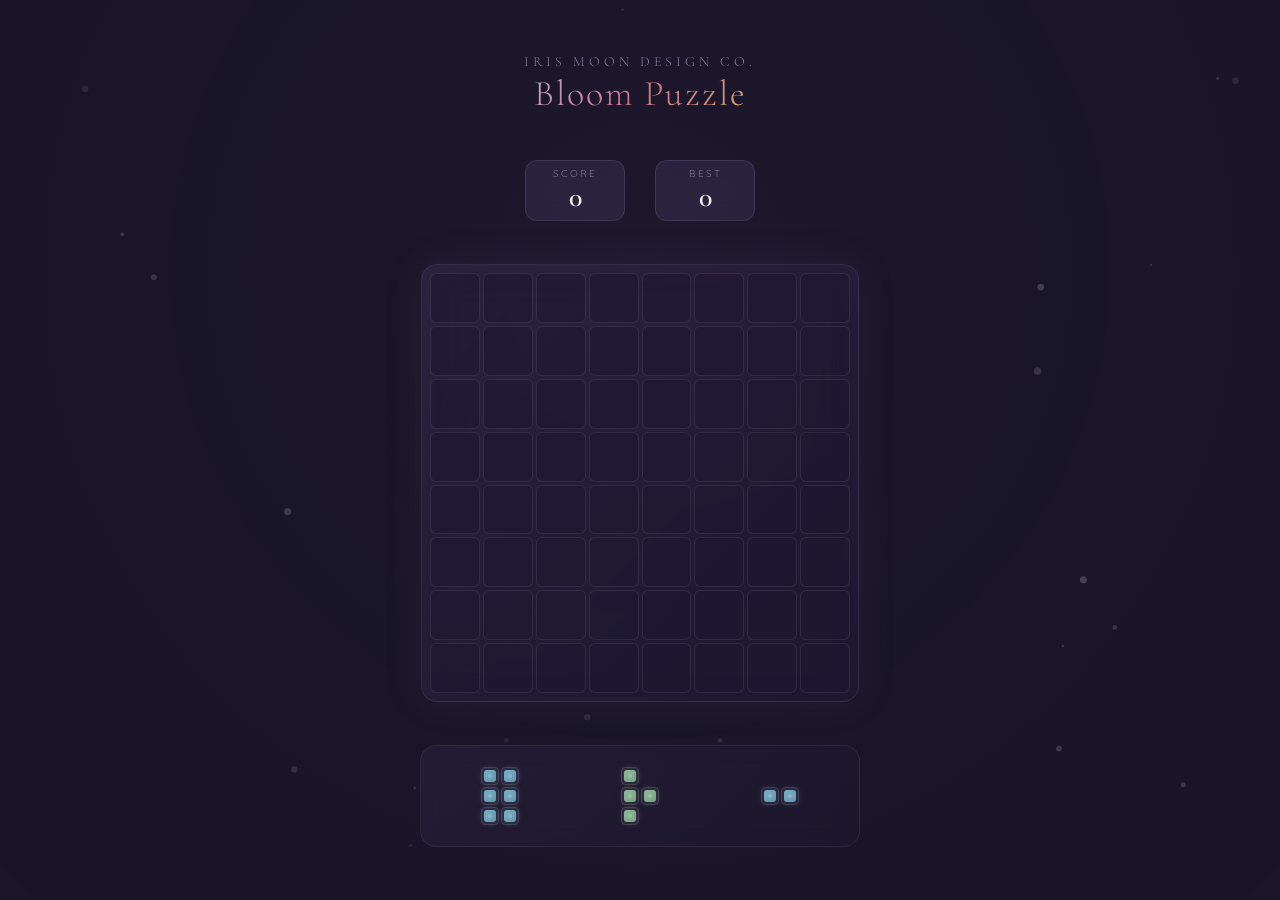
==== index.html @ 2c6a72bf "Initial commit — Bloom Puzzle PWA Flower-themed block puzzle game for Iris Moon Design Co. Includes " ====
<!DOCTYPE html>
<html lang="en">
<head>
<meta charset="UTF-8">
<meta name="viewport" content="width=device-width, initial-scale=1.0, maximum-scale=1.0, user-scalable=no, viewport-fit=cover">
<title>Bloom Puzzle — Iris Moon Design Co.</title>

<!-- PWA & iOS Meta Tags -->
<link rel="manifest" href="manifest.json">
<meta name="theme-color" content="#4a3f6b">
<meta name="apple-mobile-web-app-capable" content="yes">
<meta name="apple-mobile-web-app-status-bar-style" content="black-translucent">
<meta name="apple-mobile-web-app-title" content="Bloom Puzzle">
<link rel="apple-touch-icon" href="icon-192.png">
<link rel="apple-touch-icon" sizes="180x180" href="icon-192.png">
<link rel="icon" type="image/svg+xml" href="icon.svg">
<meta name="mobile-web-app-capable" content="yes">
<meta name="application-name" content="Bloom Puzzle">
<!-- Prevent text selection and callouts on iOS -->
<meta name="format-detection" content="telephone=no">

<style>
  @import url('https://fonts.googleapis.com/css2?family=Cormorant+Garamond:ital,wght@0,300;0,400;0,600;1,300;1,400&family=Quicksand:wght@300;400;500;600&display=swap');

  :root {
    --iris-deep: #4a3f6b;
    --iris-mid: #7b6fa0;
    --iris-light: #b8a9d4;
    --iris-pale: #e8e0f0;
    --moon-glow: #f5f0e8;
    --moon-gold: #d4a86a;
    --petal-rose: #d4728c;
    --petal-blush: #e8a0b0;
    --petal-peach: #e8b87a;
    --petal-lavender: #9b8ec4;
    --petal-sage: #8fb89a;
    --petal-sky: #7aaec4;
    --leaf-green: #6a9a6e;
    --bg-dark: #1a1528;
    --bg-mid: #241e38;
    --bg-light: #2e2648;
    --grid-line: rgba(184, 169, 212, 0.12);
    --grid-cell: rgba(30, 24, 50, 0.6);
  }

  * { margin: 0; padding: 0; box-sizing: border-box; }

  body {
    font-family: 'Quicksand', sans-serif;
    background: var(--bg-dark);
    color: var(--moon-glow);
    overflow: hidden;
    height: 100vh;
    height: 100dvh; /* dynamic viewport height — respects iOS keyboard/toolbar */
    width: 100vw;
    user-select: none;
    -webkit-user-select: none;
    -webkit-touch-callout: none;
    -webkit-tap-highlight-color: transparent;
    /* Safe area padding for iPhone notch/home indicator */
    padding-top: env(safe-area-inset-top);
    padding-bottom: env(safe-area-inset-bottom);
    padding-left: env(safe-area-inset-left);
    padding-right: env(safe-area-inset-right);
    touch-action: manipulation; /* prevent double-tap zoom */
    overscroll-behavior: none;
  }

  /* ── Background Canvas ── */
  #bg-canvas {
    position: fixed;
    top: 0; left: 0;
    width: 100%; height: 100%;
    z-index: 0;
    pointer-events: none;
  }

  /* ── Main Layout ── */
  .game-container {
    position: relative;
    z-index: 1;
    display: flex;
    flex-direction: column;
    align-items: center;
    justify-content: space-evenly;
    height: 100vh;
    height: 100dvh;
    padding: 10px 10px calc(10px + env(safe-area-inset-bottom)) 10px;
    gap: 0;
  }

  /* ── Header ── */
  .header {
    text-align: center;
    animation: fadeInDown 1s ease;
  }

  .brand {
    font-family: 'Cormorant Garamond', serif;
    font-size: 14px;
    font-weight: 300;
    letter-spacing: 4px;
    text-transform: uppercase;
    color: var(--iris-light);
    opacity: 0.7;
  }

  .title {
    font-family: 'Cormorant Garamond', serif;
    font-size: 36px;
    font-weight: 300;
    letter-spacing: 2px;
    background: linear-gradient(135deg, var(--iris-light), var(--petal-rose), var(--moon-gold));
    -webkit-background-clip: text;
    -webkit-text-fill-color: transparent;
    background-clip: text;
    margin: 2px 0;
  }

  /* ── Score Area ── */
  .score-bar {
    display: flex;
    gap: 30px;
    align-items: center;
    justify-content: center;
  }

  .score-box {
    text-align: center;
    background: rgba(74, 63, 107, 0.3);
    border: 1px solid rgba(184, 169, 212, 0.15);
    border-radius: 12px;
    padding: 6px 20px;
    backdrop-filter: blur(10px);
    min-width: 100px;
  }

  .score-label {
    font-size: 10px;
    letter-spacing: 2px;
    text-transform: uppercase;
    color: var(--iris-light);
    opacity: 0.6;
  }

  .score-value {
    font-family: 'Cormorant Garamond', serif;
    font-size: 28px;
    font-weight: 600;
    color: var(--moon-glow);
  }

  .score-value.pop {
    animation: scorePop 0.4s ease;
  }

  /* ── Grid ── */
  .grid-wrapper {
    position: relative;
    padding: 8px;
    background: linear-gradient(135deg, rgba(74,63,107,0.3), rgba(30,24,50,0.5));
    border: 1px solid rgba(184,169,212,0.12);
    border-radius: 16px;
    backdrop-filter: blur(20px);
    box-shadow:
      0 0 40px rgba(123, 111, 160, 0.1),
      inset 0 0 30px rgba(74, 63, 107, 0.1);
  }

  .grid {
    display: grid;
    grid-template-columns: repeat(8, 1fr);
    grid-template-rows: repeat(8, 1fr);
    gap: 3px;
    --grid-size: min(90vw, 52dvh, 420px);
    width: var(--grid-size);
    height: var(--grid-size);
  }

  .cell {
    border-radius: 6px;
    background: var(--grid-cell);
    border: 1px solid var(--grid-line);
    position: relative;
    overflow: hidden;
    transition: background 0.15s ease, border-color 0.15s ease, transform 0.15s ease;
  }

  .cell.highlight-valid {
    background: rgba(184, 169, 212, 0.15);
    border-color: rgba(184, 169, 212, 0.3);
    transform: scale(1.02);
  }

  .cell.highlight-invalid {
    background: rgba(212, 114, 140, 0.1);
    border-color: rgba(212, 114, 140, 0.2);
  }

  .cell.filled {
    border-color: rgba(255,255,255,0.15);
    box-shadow: inset 0 0 10px rgba(255,255,255,0.05);
  }

  .cell .petal-inner {
    position: absolute;
    inset: 3px;
    border-radius: 4px;
    transition: all 0.3s ease;
  }

  .cell.filled .petal-inner {
    opacity: 1;
  }

  /* Flower colors */
  .color-rose .petal-inner { background: linear-gradient(135deg, var(--petal-rose), #c45a78); box-shadow: 0 0 8px rgba(212,114,140,0.3); }
  .color-blush .petal-inner { background: linear-gradient(135deg, var(--petal-blush), #d4889a); box-shadow: 0 0 8px rgba(232,160,176,0.3); }
  .color-peach .petal-inner { background: linear-gradient(135deg, var(--petal-peach), #d4a060); box-shadow: 0 0 8px rgba(232,184,122,0.3); }
  .color-lavender .petal-inner { background: linear-gradient(135deg, var(--petal-lavender), #8478b0); box-shadow: 0 0 8px rgba(155,142,196,0.3); }
  .color-sage .petal-inner { background: linear-gradient(135deg, var(--petal-sage), #78a482); box-shadow: 0 0 8px rgba(143,184,154,0.3); }
  .color-sky .petal-inner { background: linear-gradient(135deg, var(--petal-sky), #6498b0); box-shadow: 0 0 8px rgba(122,174,196,0.3); }
  .color-iris .petal-inner { background: linear-gradient(135deg, var(--iris-mid), #6a5e94); box-shadow: 0 0 8px rgba(123,111,160,0.3); }

  /* Cell bloom animation */
  .cell.bloom-in .petal-inner {
    animation: bloomIn 0.5s cubic-bezier(0.34, 1.56, 0.64, 1) forwards;
  }

  .cell.clearing .petal-inner {
    animation: petalBurst 0.6s cubic-bezier(0.55, 0, 0.1, 1) forwards;
  }

  /* Piece flower decoration */
  .cell.filled .petal-inner::before {
    content: '';
    position: absolute;
    top: 50%; left: 50%;
    width: 60%;
    height: 60%;
    transform: translate(-50%, -50%);
    background: radial-gradient(circle, rgba(255,255,255,0.25) 0%, transparent 70%);
    border-radius: 50%;
  }

  .cell.filled .petal-inner::after {
    content: '';
    position: absolute;
    top: 2px; left: 2px;
    width: 40%;
    height: 40%;
    background: radial-gradient(circle, rgba(255,255,255,0.2) 0%, transparent 70%);
    border-radius: 50%;
  }

  /* ── Row/Column highlight guide ── */
  .cell.row-complete-preview,
  .cell.col-complete-preview {
    box-shadow: inset 0 0 12px rgba(212, 166, 106, 0.25);
  }

  /* ── Piece Tray ── */
  .tray {
    display: flex;
    gap: 10px;
    align-items: center;
    justify-content: center;
    padding: 10px 14px;
    background: linear-gradient(135deg, rgba(74,63,107,0.2), rgba(30,24,50,0.4));
    border: 1px solid rgba(184,169,212,0.1);
    border-radius: 16px;
    backdrop-filter: blur(10px);
    min-height: 90px;
    width: min(95vw, 440px);
  }

  .piece-slot {
    display: flex;
    align-items: center;
    justify-content: center;
    flex: 1;
    min-width: 70px;
    min-height: 80px;
    cursor: grab;
    transition: transform 0.2s ease, opacity 0.2s ease;
    position: relative;
    /* Generous touch target */
    padding: 8px;
  }

  .piece-slot:active { cursor: grabbing; }

  .piece-slot:hover:not(.used) {
    transform: scale(1.08);
  }

  .piece-slot.used {
    opacity: 0;
    pointer-events: none;
    transform: scale(0.5);
  }

  .piece-slot.no-fit {
    opacity: 0.35;
    filter: grayscale(0.5);
  }

  .piece-grid {
    display: grid;
    gap: 2px;
    pointer-events: none;
  }

  .piece-cell {
    width: 18px;
    height: 18px;
    border-radius: 4px;
    position: relative;
  }

  .piece-cell.filled {
    border: 1px solid rgba(255,255,255,0.15);
    box-shadow: inset 0 0 6px rgba(255,255,255,0.05);
  }

  .piece-cell.filled .petal-inner {
    position: absolute;
    inset: 2px;
    border-radius: 3px;
    opacity: 1;
  }

  .piece-cell.filled .petal-inner::before {
    content: '';
    position: absolute;
    top: 50%; left: 50%;
    width: 50%;
    height: 50%;
    transform: translate(-50%, -50%);
    background: radial-gradient(circle, rgba(255,255,255,0.3) 0%, transparent 70%);
    border-radius: 50%;
  }

  .piece-cell.empty {
    background: transparent;
  }

  /* ── Dragging Piece (Ghost) ── */
  .drag-ghost {
    position: fixed;
    pointer-events: none;
    z-index: 100;
    opacity: 0.85;
    transition: none;
    filter: drop-shadow(0 4px 12px rgba(0,0,0,0.4));
  }

  .drag-ghost .piece-cell {
    width: calc(var(--grid-size, min(90vw, 52dvh, 420px)) / 8 - 3px);
    height: calc(var(--grid-size, min(90vw, 52dvh, 420px)) / 8 - 3px);
  }

  .drag-ghost .petal-inner {
    inset: 3px;
  }

  /* ── Particle Layer ── */
  #particle-canvas {
    position: fixed;
    top: 0; left: 0;
    width: 100%; height: 100%;
    z-index: 50;
    pointer-events: none;
  }

  /* ── Game Over Overlay ── */
  .game-over-overlay {
    position: fixed;
    inset: 0;
    z-index: 200;
    display: flex;
    flex-direction: column;
    align-items: center;
    justify-content: center;
    background: rgba(26, 21, 40, 0.92);
    backdrop-filter: blur(20px);
    opacity: 0;
    pointer-events: none;
    transition: opacity 0.8s ease;
  }

  .game-over-overlay.visible {
    opacity: 1;
    pointer-events: all;
  }

  .game-over-title {
    font-family: 'Cormorant Garamond', serif;
    font-size: 48px;
    font-weight: 300;
    background: linear-gradient(135deg, var(--iris-light), var(--petal-rose), var(--moon-gold));
    -webkit-background-clip: text;
    -webkit-text-fill-color: transparent;
    background-clip: text;
    margin-bottom: 10px;
    animation: fadeInDown 0.8s ease;
  }

  .game-over-score {
    font-family: 'Cormorant Garamond', serif;
    font-size: 64px;
    font-weight: 600;
    color: var(--moon-glow);
    margin-bottom: 5px;
  }

  .game-over-label {
    font-size: 12px;
    letter-spacing: 3px;
    text-transform: uppercase;
    color: var(--iris-light);
    opacity: 0.6;
    margin-bottom: 30px;
  }

  .game-over-best {
    font-size: 14px;
    color: var(--iris-light);
    margin-bottom: 30px;
  }

  .btn-restart {
    font-family: 'Quicksand', sans-serif;
    font-size: 14px;
    font-weight: 500;
    letter-spacing: 2px;
    text-transform: uppercase;
    color: var(--moon-glow);
    background: linear-gradient(135deg, var(--iris-deep), var(--iris-mid));
    border: 1px solid rgba(184,169,212,0.3);
    border-radius: 30px;
    padding: 12px 40px;
    cursor: pointer;
    transition: all 0.3s ease;
  }

  .btn-restart:hover {
    background: linear-gradient(135deg, var(--iris-mid), var(--petal-lavender));
    transform: scale(1.05);
    box-shadow: 0 0 20px rgba(123, 111, 160, 0.3);
  }

  /* ── Combo Text ── */
  .combo-text {
    position: fixed;
    z-index: 60;
    font-family: 'Cormorant Garamond', serif;
    font-size: 36px;
    font-weight: 600;
    pointer-events: none;
    opacity: 0;
    background: linear-gradient(135deg, var(--moon-gold), var(--petal-rose));
    -webkit-background-clip: text;
    -webkit-text-fill-color: transparent;
    background-clip: text;
  }

  .combo-text.show {
    animation: comboFloat 1.2s ease forwards;
  }

  /* ── Line flash ── */
  .line-flash {
    position: absolute;
    z-index: 10;
    background: linear-gradient(90deg, transparent, rgba(255,255,255,0.3), transparent);
    pointer-events: none;
    animation: flashSweep 0.4s ease forwards;
  }

  /* ── Animations ── */
  @keyframes fadeInDown {
    from { opacity: 0; transform: translateY(-20px); }
    to { opacity: 1; transform: translateY(0); }
  }

  @keyframes bloomIn {
    0% { transform: scale(0) rotate(-45deg); opacity: 0; }
    60% { transform: scale(1.15) rotate(5deg); opacity: 1; }
    100% { transform: scale(1) rotate(0deg); opacity: 1; }
  }

  @keyframes petalBurst {
    0% { transform: scale(1); opacity: 1; }
    40% { transform: scale(1.2); opacity: 1; }
    100% { transform: scale(0) rotate(90deg); opacity: 0; }
  }

  @keyframes scorePop {
    0% { transform: scale(1); }
    40% { transform: scale(1.3); }
    100% { transform: scale(1); }
  }

  @keyframes comboFloat {
    0% { opacity: 0; transform: translateY(0) scale(0.5); }
    20% { opacity: 1; transform: translateY(-10px) scale(1.1); }
    80% { opacity: 1; transform: translateY(-40px) scale(1); }
    100% { opacity: 0; transform: translateY(-60px) scale(0.8); }
  }

  @keyframes flashSweep {
    0% { opacity: 0; }
    30% { opacity: 1; }
    100% { opacity: 0; }
  }

  /* ── Responsive — iPhone SE (375px) through Pro Max (430px) ── */
  @media (max-width: 600px) {
    .header { margin-top: 4px; }
    .brand { font-size: 11px; letter-spacing: 3px; }
    .title { font-size: 24px; }
    .score-bar { gap: 16px; }
    .score-box { padding: 4px 14px; min-width: 80px; }
    .score-label { font-size: 9px; }
    .score-value { font-size: 24px; }
    .grid-wrapper { padding: 6px; }
    .grid {
      --grid-size: min(92vw, 52dvh, 400px);
      gap: 2.5px;
    }
    .cell { border-radius: 5px; }
    .piece-cell { width: 16px; height: 16px; }
    .tray { gap: 6px; padding: 8px 10px; min-height: 80px; width: 95vw; }
    .piece-slot { min-width: 60px; min-height: 70px; padding: 6px; }
    .drag-ghost .piece-cell {
      width: calc(min(92vw, 52dvh, 400px) / 8 - 2.5px);
      height: calc(min(92vw, 52dvh, 400px) / 8 - 2.5px);
    }
    .drag-ghost .petal-inner { inset: 2px; }
  }

  /* iPhone SE / smaller screens */
  @media (max-width: 375px) {
    .title { font-size: 20px; }
    .grid { --grid-size: min(94vw, 48dvh); }
    .piece-cell { width: 14px; height: 14px; }
    .tray { min-height: 70px; }
  }

  /* Tall phones (iPhone Pro Max, etc.) — use extra height */
  @media (min-height: 800px) and (max-width: 600px) {
    .grid { --grid-size: min(90vw, 55dvh, 420px); }
  }
</style>
</head>
<body>

<canvas id="bg-canvas"></canvas>
<canvas id="particle-canvas"></canvas>

<div class="game-container">
  <div class="header">
    <div class="brand">Iris Moon Design Co.</div>
    <div class="title">Bloom Puzzle</div>
  </div>

  <div class="score-bar">
    <div class="score-box">
      <div class="score-label">Score</div>
      <div class="score-value" id="score">0</div>
    </div>
    <div class="score-box">
      <div class="score-label">Best</div>
      <div class="score-value" id="best">0</div>
    </div>
  </div>

  <div class="grid-wrapper">
    <div class="grid" id="grid"></div>
  </div>

  <div class="tray" id="tray"></div>
</div>

<div class="game-over-overlay" id="game-over">
  <div class="game-over-title">Garden Complete</div>
  <div class="game-over-score" id="go-score">0</div>
  <div class="game-over-label">Petals Placed</div>
  <div class="game-over-best" id="go-best"></div>
  <button class="btn-restart" id="btn-restart">Plant Again</button>
</div>

<script>
// ═══════════════════════════════════════════
//  BLOOM PUZZLE — Iris Moon Design Co.
// ═══════════════════════════════════════════

const GRID_SIZE = 8;
const COLORS = ['rose', 'blush', 'peach', 'lavender', 'sage', 'sky', 'iris'];

// ── Piece Definitions (classic Block Puzzle shapes) ──
const PIECE_DEFS = [
  // Single
  { shape: [[1]], name: '1x1' },
  // 2-blocks
  { shape: [[1,1]], name: '1x2' },
  { shape: [[1],[1]], name: '2x1' },
  // 3-blocks L-shapes
  { shape: [[1,1,1]], name: '1x3' },
  { shape: [[1],[1],[1]], name: '3x1' },
  { shape: [[1,1],[1,0]], name: 'L-2x2a' },
  { shape: [[1,1],[0,1]], name: 'L-2x2b' },
  { shape: [[1,0],[1,1]], name: 'L-2x2c' },
  { shape: [[0,1],[1,1]], name: 'L-2x2d' },
  // 4-blocks
  { shape: [[1,1,1,1]], name: '1x4' },
  { shape: [[1],[1],[1],[1]], name: '4x1' },
  { shape: [[1,1],[1,1]], name: '2x2' },
  // T-shapes
  { shape: [[1,1,1],[0,1,0]], name: 'T-down' },
  { shape: [[0,1,0],[1,1,1]], name: 'T-up' },
  { shape: [[1,0],[1,1],[1,0]], name: 'T-right' },
  { shape: [[0,1],[1,1],[0,1]], name: 'T-left' },
  // 5-blocks
  { shape: [[1,1,1,1,1]], name: '1x5' },
  { shape: [[1],[1],[1],[1],[1]], name: '5x1' },
  // L-3x3 corners
  { shape: [[1,1,1],[1,0,0],[1,0,0]], name: 'L-3a' },
  { shape: [[1,1,1],[0,0,1],[0,0,1]], name: 'L-3b' },
  { shape: [[1,0,0],[1,0,0],[1,1,1]], name: 'L-3c' },
  { shape: [[0,0,1],[0,0,1],[1,1,1]], name: 'L-3d' },
  // S/Z shapes
  { shape: [[0,1,1],[1,1,0]], name: 'S' },
  { shape: [[1,1,0],[0,1,1]], name: 'Z' },
  { shape: [[1,0],[1,1],[0,1]], name: 'S-v' },
  { shape: [[0,1],[1,1],[1,0]], name: 'Z-v' },
  // 3x3 big block
  { shape: [[1,1,1],[1,1,1],[1,1,1]], name: '3x3' },
  // 2x3 and 3x2
  { shape: [[1,1],[1,1],[1,1]], name: '2x3' },
  { shape: [[1,1,1],[1,1,1]], name: '3x2' },
];

// ── State ──
let grid = [];        // 8x8, null or color string
let score = 0;
let best = parseInt(localStorage.getItem('bloom_puzzle_best') || '0');
let pieces = [null, null, null]; // current 3 pieces
let dragPiece = null;
let dragSlotIdx = -1;
let dragOffset = { x: 0, y: 0 };
let ghostEl = null;
let gameOver = false;
let combo = 0;

// ── DOM ──
const gridEl = document.getElementById('grid');
const trayEl = document.getElementById('tray');
const scoreEl = document.getElementById('score');
const bestEl = document.getElementById('best');
const goOverlay = document.getElementById('game-over');
const goScoreEl = document.getElementById('go-score');
const goBestEl = document.getElementById('go-best');
const btnRestart = document.getElementById('btn-restart');
const particleCanvas = document.getElementById('particle-canvas');
const pCtx = particleCanvas.getContext('2d');
const bgCanvas = document.getElementById('bg-canvas');
const bgCtx = bgCanvas.getContext('2d');

// ── Particles ──
let particles = [];

class Particle {
  constructor(x, y, color) {
    this.x = x;
    this.y = y;
    this.vx = (Math.random() - 0.5) * 4;
    this.vy = (Math.random() - 0.5) * 4 - 2;
    this.life = 1;
    this.decay = 0.015 + Math.random() * 0.02;
    this.size = 3 + Math.random() * 5;
    this.color = color;
    this.rotation = Math.random() * Math.PI * 2;
    this.rotSpeed = (Math.random() - 0.5) * 0.15;
    this.type = Math.random() > 0.5 ? 'petal' : 'dot';
  }

  update() {
    this.x += this.vx;
    this.y += this.vy;
    this.vy += 0.05;
    this.life -= this.decay;
    this.rotation += this.rotSpeed;
    this.size *= 0.998;
  }

  draw(ctx) {
    if (this.life <= 0) return;
    ctx.save();
    ctx.translate(this.x, this.y);
    ctx.rotate(this.rotation);
    ctx.globalAlpha = this.life * 0.8;
    if (this.type === 'petal') {
      ctx.fillStyle = this.color;
      ctx.beginPath();
      ctx.ellipse(0, 0, this.size, this.size * 0.5, 0, 0, Math.PI * 2);
      ctx.fill();
    } else {
      ctx.fillStyle = this.color;
      ctx.beginPath();
      ctx.arc(0, 0, this.size * 0.4, 0, Math.PI * 2);
      ctx.fill();
    }
    ctx.restore();
  }
}

function spawnParticles(x, y, color, count = 12) {
  const colorMap = {
    rose: '#d4728c', blush: '#e8a0b0', peach: '#e8b87a',
    lavender: '#9b8ec4', sage: '#8fb89a', sky: '#7aaec4', iris: '#7b6fa0'
  };
  const c = colorMap[color] || '#b8a9d4';
  for (let i = 0; i < count; i++) {
    particles.push(new Particle(x, y, c));
  }
}

function animateParticles() {
  pCtx.clearRect(0, 0, particleCanvas.width, particleCanvas.height);
  particles = particles.filter(p => p.life > 0);
  for (const p of particles) {
    p.update();
    p.draw(pCtx);
  }
  requestAnimationFrame(animateParticles);
}

// ── Background Ambiance ──
let bgFloaters = [];

function initBg() {
  bgCanvas.width = window.innerWidth;
  bgCanvas.height = window.innerHeight;
  bgFloaters = [];
  for (let i = 0; i < 30; i++) {
    bgFloaters.push({
      x: Math.random() * bgCanvas.width,
      y: Math.random() * bgCanvas.height,
      size: 1 + Math.random() * 3,
      speed: 0.1 + Math.random() * 0.3,
      opacity: 0.1 + Math.random() * 0.2,
      phase: Math.random() * Math.PI * 2,
    });
  }
}

function animateBg() {
  bgCtx.clearRect(0, 0, bgCanvas.width, bgCanvas.height);

  // Subtle gradient background
  const grad = bgCtx.createRadialGradient(
    bgCanvas.width * 0.5, bgCanvas.height * 0.3, 0,
    bgCanvas.width * 0.5, bgCanvas.height * 0.3, bgCanvas.width * 0.7
  );
  grad.addColorStop(0, 'rgba(74, 63, 107, 0.08)');
  grad.addColorStop(1, 'transparent');
  bgCtx.fillStyle = grad;
  bgCtx.fillRect(0, 0, bgCanvas.width, bgCanvas.height);

  const t = Date.now() * 0.001;
  for (const f of bgFloaters) {
    f.y -= f.speed;
    if (f.y < -10) {
      f.y = bgCanvas.height + 10;
      f.x = Math.random() * bgCanvas.width;
    }
    const wobble = Math.sin(t + f.phase) * 15;
    bgCtx.save();
    bgCtx.globalAlpha = f.opacity;
    bgCtx.fillStyle = '#b8a9d4';
    bgCtx.beginPath();
    bgCtx.arc(f.x + wobble, f.y, f.size, 0, Math.PI * 2);
    bgCtx.fill();
    bgCtx.restore();
  }

  requestAnimationFrame(animateBg);
}

// ── Grid Setup ──
function initGrid() {
  grid = Array.from({ length: GRID_SIZE }, () => Array(GRID_SIZE).fill(null));
  gridEl.innerHTML = '';
  for (let r = 0; r < GRID_SIZE; r++) {
    for (let c = 0; c < GRID_SIZE; c++) {
      const cell = document.createElement('div');
      cell.className = 'cell';
      cell.dataset.row = r;
      cell.dataset.col = c;
      const inner = document.createElement('div');
      inner.className = 'petal-inner';
      cell.appendChild(inner);
      gridEl.appendChild(cell);
    }
  }
}

function getCellEl(r, c) {
  return gridEl.children[r * GRID_SIZE + c];
}

function renderGrid() {
  for (let r = 0; r < GRID_SIZE; r++) {
    for (let c = 0; c < GRID_SIZE; c++) {
      const el = getCellEl(r, c);
      const color = grid[r][c];
      // Remove all color classes
      COLORS.forEach(cl => el.classList.remove(`color-${cl}`));
      if (color) {
        el.classList.add('filled', `color-${color}`);
      } else {
        el.classList.remove('filled');
      }
    }
  }
}

// ── Pieces ──
function randomPiece() {
  const def = PIECE_DEFS[Math.floor(Math.random() * PIECE_DEFS.length)];
  const color = COLORS[Math.floor(Math.random() * COLORS.length)];
  return { shape: def.shape, color, name: def.name };
}

function dealPieces() {
  pieces = [randomPiece(), randomPiece(), randomPiece()];
  renderTray();
}

function renderTray() {
  trayEl.innerHTML = '';
  pieces.forEach((piece, idx) => {
    const slot = document.createElement('div');
    slot.className = 'piece-slot' + (piece === null ? ' used' : '');
    slot.dataset.index = idx;

    if (piece) {
      // Check if piece can fit anywhere
      if (!canPieceFitAnywhere(piece)) {
        slot.classList.add('no-fit');
      }

      const rows = piece.shape.length;
      const cols = piece.shape[0].length;
      const pg = document.createElement('div');
      pg.className = 'piece-grid';
      pg.style.gridTemplateColumns = `repeat(${cols}, 18px)`;
      pg.style.gridTemplateRows = `repeat(${rows}, 18px)`;

      for (let r = 0; r < rows; r++) {
        for (let c = 0; c < cols; c++) {
          const cell = document.createElement('div');
          cell.className = 'piece-cell ' + (piece.shape[r][c] ? 'filled' : 'empty');
          if (piece.shape[r][c]) {
            cell.classList.add(`color-${piece.color}`);
            const inner = document.createElement('div');
            inner.className = 'petal-inner';
            cell.appendChild(inner);
          }
          pg.appendChild(cell);
        }
      }
      slot.appendChild(pg);
    }

    trayEl.appendChild(slot);
  });
  updateNoFitState();
}

function updateNoFitState() {
  const slots = trayEl.querySelectorAll('.piece-slot');
  slots.forEach((slot, idx) => {
    if (pieces[idx]) {
      if (canPieceFitAnywhere(pieces[idx])) {
        slot.classList.remove('no-fit');
      } else {
        slot.classList.add('no-fit');
      }
    }
  });
}

// ── Placement Logic ──
function canPlace(piece, startRow, startCol) {
  for (let r = 0; r < piece.shape.length; r++) {
    for (let c = 0; c < piece.shape[0].length; c++) {
      if (piece.shape[r][c]) {
        const gr = startRow + r;
        const gc = startCol + c;
        if (gr < 0 || gr >= GRID_SIZE || gc < 0 || gc >= GRID_SIZE) return false;
        if (grid[gr][gc] !== null) return false;
      }
    }
  }
  return true;
}

function canPieceFitAnywhere(piece) {
  for (let r = 0; r < GRID_SIZE; r++) {
    for (let c = 0; c < GRID_SIZE; c++) {
      if (canPlace(piece, r, c)) return true;
    }
  }
  return false;
}

function placePiece(piece, startRow, startCol) {
  const placed = [];
  for (let r = 0; r < piece.shape.length; r++) {
    for (let c = 0; c < piece.shape[0].length; c++) {
      if (piece.shape[r][c]) {
        grid[startRow + r][startCol + c] = piece.color;
        placed.push({ r: startRow + r, c: startCol + c });
      }
    }
  }
  return placed;
}

function clearLines() {
  let rowsToClear = [];
  let colsToClear = [];

  for (let r = 0; r < GRID_SIZE; r++) {
    if (grid[r].every(c => c !== null)) rowsToClear.push(r);
  }
  for (let c = 0; c < GRID_SIZE; c++) {
    let full = true;
    for (let r = 0; r < GRID_SIZE; r++) {
      if (grid[r][c] === null) { full = false; break; }
    }
    if (full) colsToClear.push(c);
  }

  const totalLines = rowsToClear.length + colsToClear.length;
  if (totalLines === 0) {
    combo = 0;
    return 0;
  }

  combo++;

  // Animate clearing
  const toClear = new Set();
  rowsToClear.forEach(r => {
    for (let c = 0; c < GRID_SIZE; c++) toClear.add(`${r},${c}`);
  });
  colsToClear.forEach(c => {
    for (let r = 0; r < GRID_SIZE; r++) toClear.add(`${r},${c}`);
  });

  // Spawn particles at each clearing cell
  toClear.forEach(key => {
    const [r, c] = key.split(',').map(Number);
    const el = getCellEl(r, c);
    const rect = el.getBoundingClientRect();
    const color = grid[r][c] || 'lavender';
    spawnParticles(rect.left + rect.width / 2, rect.top + rect.height / 2, color, 6);
    el.classList.add('clearing');
  });

  // After animation, actually clear
  setTimeout(() => {
    toClear.forEach(key => {
      const [r, c] = key.split(',').map(Number);
      grid[r][c] = null;
      const el = getCellEl(r, c);
      el.classList.remove('clearing', 'filled');
      COLORS.forEach(cl => el.classList.remove(`color-${cl}`));
    });
    renderGrid();
    updateNoFitState();
  }, 500);

  // Score: 10 per block in line + bonus for combos and multiples
  let lineScore = toClear.size * 10;
  if (totalLines > 1) lineScore += totalLines * 30; // multi-line bonus
  if (combo > 1) {
    lineScore = Math.floor(lineScore * (1 + combo * 0.5));
    showCombo(combo);
  }

  return lineScore;
}

function showCombo(n) {
  const texts = ['', '', 'Double Bloom!', 'Triple Bloom!', 'Quad Bloom!', 'MEGA BLOOM!'];
  const text = n >= texts.length ? 'MEGA BLOOM!' : texts[n];
  const el = document.createElement('div');
  el.className = 'combo-text show';
  el.textContent = text;
  el.style.left = '50%';
  el.style.top = '40%';
  el.style.transform = 'translateX(-50%)';
  document.body.appendChild(el);
  setTimeout(() => el.remove(), 1300);
}

function updateScore(add) {
  score += add;
  scoreEl.textContent = score;
  scoreEl.classList.remove('pop');
  void scoreEl.offsetWidth;
  scoreEl.classList.add('pop');

  if (score > best) {
    best = score;
    bestEl.textContent = best;
    localStorage.setItem('bloom_puzzle_best', best.toString());
  }
}

function checkGameOver() {
  const remaining = pieces.filter(p => p !== null);
  if (remaining.length === 0) return false;
  for (const piece of remaining) {
    if (canPieceFitAnywhere(piece)) return false;
  }
  return true;
}

function endGame() {
  gameOver = true;
  goScoreEl.textContent = score;
  goBestEl.textContent = score >= best ? 'New Best Score!' : `Best: ${best}`;
  // Delay to let last animation play
  setTimeout(() => goOverlay.classList.add('visible'), 600);
}

function startGame() {
  gameOver = false;
  score = 0;
  combo = 0;
  scoreEl.textContent = '0';
  bestEl.textContent = best;
  goOverlay.classList.remove('visible');
  initGrid();
  dealPieces();
}

// ── Drag & Drop ──
function getGridCellSize() {
  const firstCell = getCellEl(0, 0);
  if (!firstCell) return 50;
  return firstCell.getBoundingClientRect().width;
}

function createGhost(piece) {
  const ghost = document.createElement('div');
  ghost.className = 'drag-ghost';
  const rows = piece.shape.length;
  const cols = piece.shape[0].length;
  const pg = document.createElement('div');
  pg.className = 'piece-grid';
  const cellSize = getGridCellSize();
  pg.style.gridTemplateColumns = `repeat(${cols}, ${cellSize}px)`;
  pg.style.gridTemplateRows = `repeat(${rows}, ${cellSize}px)`;
  pg.style.gap = '3px';

  for (let r = 0; r < rows; r++) {
    for (let c = 0; c < cols; c++) {
      const cell = document.createElement('div');
      cell.className = 'piece-cell ' + (piece.shape[r][c] ? 'filled' : 'empty');
      cell.style.width = cellSize + 'px';
      cell.style.height = cellSize + 'px';
      if (piece.shape[r][c]) {
        cell.classList.add(`color-${piece.color}`);
        const inner = document.createElement('div');
        inner.className = 'petal-inner';
        cell.appendChild(inner);
      }
      pg.appendChild(cell);
    }
  }
  ghost.appendChild(pg);
  document.body.appendChild(ghost);
  return ghost;
}

function positionGhost(ghost, x, y) {
  ghost.style.left = (x - dragOffset.x) + 'px';
  ghost.style.top = (y - dragOffset.y) + 'px';
}

function getGridPosition(x, y) {
  const gridRect = gridEl.getBoundingClientRect();
  const cellSize = gridRect.width / GRID_SIZE;
  const col = Math.floor((x - gridRect.left) / cellSize);
  const row = Math.floor((y - gridRect.top) / cellSize);
  return { row, col };
}

function clearHighlights() {
  for (let r = 0; r < GRID_SIZE; r++) {
    for (let c = 0; c < GRID_SIZE; c++) {
      const el = getCellEl(r, c);
      el.classList.remove('highlight-valid', 'highlight-invalid',
                          'row-complete-preview', 'col-complete-preview');
    }
  }
}

function showPlacementPreview(piece, startRow, startCol) {
  clearHighlights();
  const valid = canPlace(piece, startRow, startCol);
  for (let r = 0; r < piece.shape.length; r++) {
    for (let c = 0; c < piece.shape[0].length; c++) {
      if (piece.shape[r][c]) {
        const gr = startRow + r;
        const gc = startCol + c;
        if (gr >= 0 && gr < GRID_SIZE && gc >= 0 && gc < GRID_SIZE) {
          const el = getCellEl(gr, gc);
          el.classList.add(valid ? 'highlight-valid' : 'highlight-invalid');
        }
      }
    }
  }

  // Show line-complete preview
  if (valid) {
    // Simulate placement
    const tempGrid = grid.map(row => [...row]);
    for (let r = 0; r < piece.shape.length; r++) {
      for (let c = 0; c < piece.shape[0].length; c++) {
        if (piece.shape[r][c]) {
          tempGrid[startRow + r][startCol + c] = piece.color;
        }
      }
    }
    // Check rows/cols
    for (let r = 0; r < GRID_SIZE; r++) {
      if (tempGrid[r].every(c => c !== null)) {
        for (let c = 0; c < GRID_SIZE; c++) {
          getCellEl(r, c).classList.add('row-complete-preview');
        }
      }
    }
    for (let c = 0; c < GRID_SIZE; c++) {
      let full = true;
      for (let r = 0; r < GRID_SIZE; r++) {
        if (tempGrid[r][c] === null) { full = false; break; }
      }
      if (full) {
        for (let r = 0; r < GRID_SIZE; r++) {
          getCellEl(r, c).classList.add('col-complete-preview');
        }
      }
    }
  }
}

// ── Pointer events ──
let pointerDown = false;
let dragStarted = false;
const DRAG_OFFSET_Y = 100; // Offset so piece appears above finger on mobile

function onPointerDown(e) {
  if (gameOver) return;
  const slot = e.target.closest('.piece-slot');
  if (!slot || slot.classList.contains('used')) return;
  const idx = parseInt(slot.dataset.index);
  if (!pieces[idx]) return;

  e.preventDefault();
  pointerDown = true;
  dragSlotIdx = idx;
  dragPiece = pieces[idx];

  // Calculate offset so piece centers around pointer
  const cellSize = getGridCellSize();
  const cols = dragPiece.shape[0].length;
  const rows = dragPiece.shape.length;
  dragOffset.x = (cols * (cellSize + 3)) / 2;
  dragOffset.y = (rows * (cellSize + 3)) / 2 + DRAG_OFFSET_Y;

  ghostEl = createGhost(dragPiece);
  const pt = getPointerPos(e);
  positionGhost(ghostEl, pt.x, pt.y);

  // Fade the tray piece
  slot.style.opacity = '0.3';

  dragStarted = true;
}

function onPointerMove(e) {
  if (!dragStarted || !dragPiece) return;
  e.preventDefault();
  const pt = getPointerPos(e);
  positionGhost(ghostEl, pt.x, pt.y);

  // Find grid position under the center of the ghost piece
  const cellSize = getGridCellSize();
  const centerX = pt.x - dragOffset.x + (dragPiece.shape[0].length * (cellSize + 3)) / 2;
  const centerY = pt.y - dragOffset.y + (dragPiece.shape.length * (cellSize + 3)) / 2;

  // Snap the piece - use the top-left of the piece relative to the grid
  const topLeftX = pt.x - dragOffset.x;
  const topLeftY = pt.y - dragOffset.y;
  const pos = getGridPosition(topLeftX + cellSize / 2, topLeftY + cellSize / 2);

  showPlacementPreview(dragPiece, pos.row, pos.col);
}

function onPointerUp(e) {
  if (!dragStarted || !dragPiece) {
    pointerDown = false;
    return;
  }

  e.preventDefault();
  const pt = getPointerPos(e);
  const cellSize = getGridCellSize();
  const topLeftX = pt.x - dragOffset.x;
  const topLeftY = pt.y - dragOffset.y;
  const pos = getGridPosition(topLeftX + cellSize / 2, topLeftY + cellSize / 2);

  if (canPlace(dragPiece, pos.row, pos.col)) {
    // Place it!
    const placed = placePiece(dragPiece, pos.row, pos.col);

    // Score for placing
    let blockCount = 0;
    for (const row of dragPiece.shape) for (const v of row) if (v) blockCount++;
    updateScore(blockCount);

    // Render with bloom animation
    renderGrid();
    placed.forEach(({ r, c }, i) => {
      const el = getCellEl(r, c);
      el.classList.add('bloom-in');
      el.style.animationDelay = (i * 0.05) + 's';
      setTimeout(() => el.classList.remove('bloom-in'), 600);
    });

    // Clear lines
    setTimeout(() => {
      const lineScore = clearLines();
      if (lineScore > 0) {
        updateScore(lineScore);
      }
    }, 150);

    // Remove piece from tray
    pieces[dragSlotIdx] = null;
    renderTray();

    // Check if all pieces used → deal new ones
    if (pieces.every(p => p === null)) {
      setTimeout(() => dealPieces(), 300);
    } else {
      // Check game over after a short delay (to let clearing resolve)
      setTimeout(() => {
        if (checkGameOver()) endGame();
      }, 700);
    }
  } else {
    // Return piece to tray
    const slot = trayEl.children[dragSlotIdx];
    if (slot) slot.style.opacity = '';
  }

  // Cleanup
  if (ghostEl) { ghostEl.remove(); ghostEl = null; }
  clearHighlights();
  dragPiece = null;
  dragSlotIdx = -1;
  dragStarted = false;
  pointerDown = false;
}

function getPointerPos(e) {
  if (e.touches && e.touches.length > 0) {
    return { x: e.touches[0].clientX, y: e.touches[0].clientY };
  }
  if (e.changedTouches && e.changedTouches.length > 0) {
    return { x: e.changedTouches[0].clientX, y: e.changedTouches[0].clientY };
  }
  return { x: e.clientX, y: e.clientY };
}

// ── Event Listeners ──
document.addEventListener('mousedown', onPointerDown);
document.addEventListener('mousemove', onPointerMove);
document.addEventListener('mouseup', onPointerUp);
document.addEventListener('touchstart', onPointerDown, { passive: false });
document.addEventListener('touchmove', onPointerMove, { passive: false });
document.addEventListener('touchend', onPointerUp, { passive: false });

btnRestart.addEventListener('click', startGame);

// ── Resize ──
function handleResize() {
  particleCanvas.width = window.innerWidth;
  particleCanvas.height = window.innerHeight;
  bgCanvas.width = window.innerWidth;
  bgCanvas.height = window.innerHeight;
}

window.addEventListener('resize', handleResize);

// ── Sound (subtle web audio) ──
let audioCtx = null;

function initAudio() {
  if (!audioCtx) {
    audioCtx = new (window.AudioContext || window.webkitAudioContext)();
  }
}

function playTone(freq, duration = 0.1, volume = 0.08) {
  if (!audioCtx) return;
  const osc = audioCtx.createOscillator();
  const gain = audioCtx.createGain();
  osc.connect(gain);
  gain.connect(audioCtx.destination);
  osc.type = 'sine';
  osc.frequency.setValueAtTime(freq, audioCtx.currentTime);
  gain.gain.setValueAtTime(volume, audioCtx.currentTime);
  gain.gain.exponentialRampToValueAtTime(0.001, audioCtx.currentTime + duration);
  osc.start(audioCtx.currentTime);
  osc.stop(audioCtx.currentTime + duration);
}

function playPlace() {
  initAudio();
  playTone(523.25, 0.1, 0.06);
  setTimeout(() => playTone(659.25, 0.08, 0.04), 50);
}

function playClear() {
  initAudio();
  playTone(523.25, 0.15, 0.06);
  setTimeout(() => playTone(659.25, 0.12, 0.06), 80);
  setTimeout(() => playTone(783.99, 0.2, 0.06), 160);
}

// Hook sounds into game
const origUpdateScore = updateScore;
let lastScoreAction = '';
const origPlacePiece = placePiece;

// Override placePiece to play sound
const _origPlace = placePiece;
// We'll handle sounds via the pointer up handler instead

// Enhanced onPointerUp with sounds
const _origOnPointerUp = onPointerUp;

// Patch: add sounds inline
document.addEventListener('mousedown', () => initAudio(), { once: true });
document.addEventListener('touchstart', () => initAudio(), { once: true });

// We add sound via a MutationObserver on score changes
let prevScore = 0;
const scoreObserver = new MutationObserver(() => {
  const newScore = parseInt(scoreEl.textContent);
  if (newScore > prevScore) {
    const diff = newScore - prevScore;
    if (diff > 30) {
      playClear();
    } else {
      playPlace();
    }
    prevScore = newScore;
  }
});
scoreObserver.observe(scoreEl, { childList: true, characterData: true, subtree: true });

// ── Prevent iOS pull-to-refresh / bounce scroll ──
document.body.addEventListener('touchmove', e => {
  if (dragStarted) e.preventDefault();
}, { passive: false });

// Prevent context menu on long press
document.addEventListener('contextmenu', e => e.preventDefault());

// ── Service Worker Registration ──
if ('serviceWorker' in navigator) {
  window.addEventListener('load', () => {
    navigator.serviceWorker.register('./sw.js').catch(() => {});
  });
}

// ── Init ──
handleResize();
initBg();
animateBg();
animateParticles();
startGame();

</script>
</body>
</html>
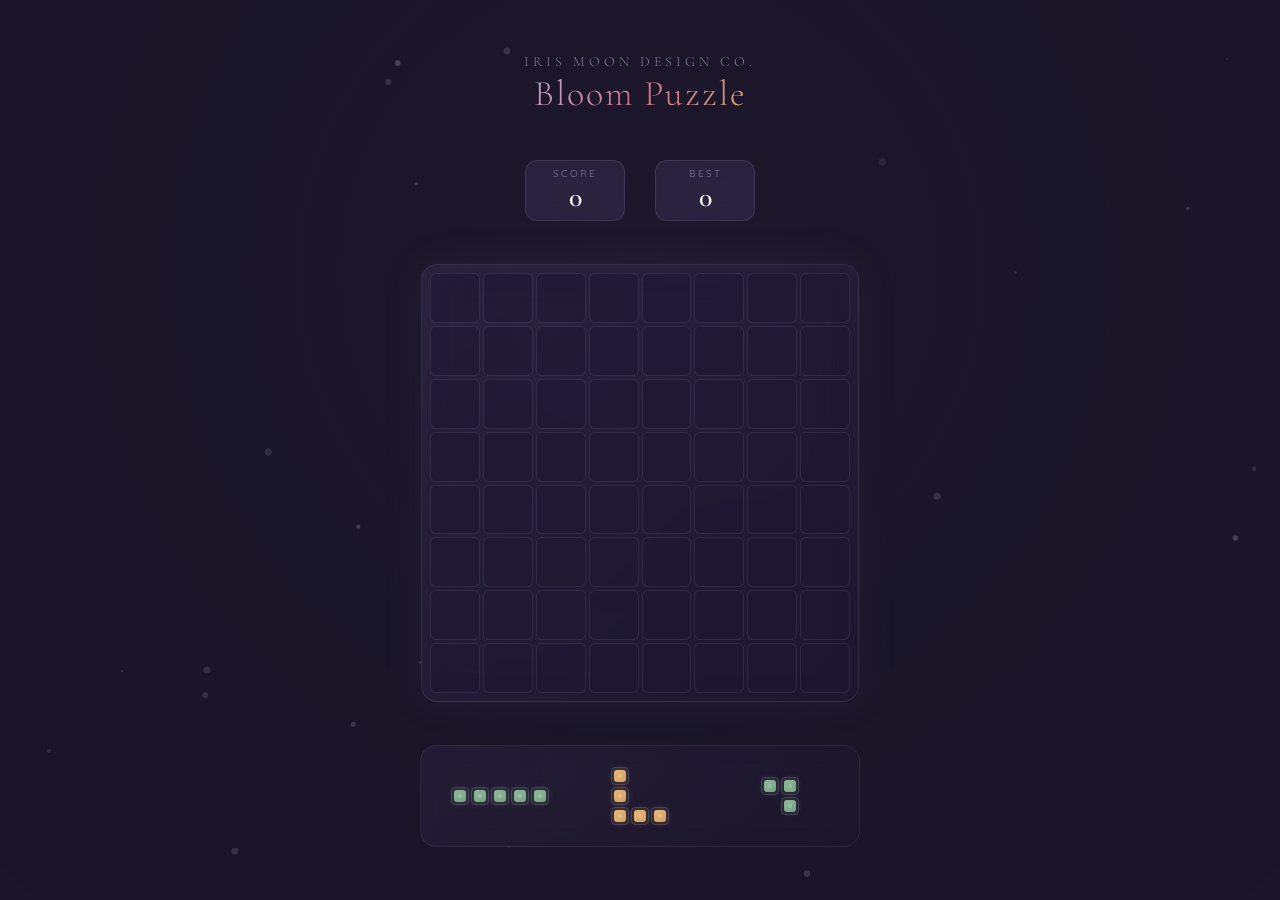
==== commit 8ce9a647: "Fix iOS scrolling — lock viewport completely Prevents all touch scrolling, bounce, pull-to-refresh, " ====
--- a/index.html
+++ b/index.html
@@ -43,7 +43,8 @@
     --grid-cell: rgba(30, 24, 50, 0.6);
   }
 
-  * { margin: 0; padding: 0; box-sizing: border-box; }
+  *, *::before, *::after { margin: 0; padding: 0; box-sizing: border-box; }
+  html { overflow: hidden; position: fixed; width: 100%; height: 100%; touch-action: none; }
 
   body {
     font-family: 'Quicksand', sans-serif;
@@ -62,8 +63,11 @@
     padding-bottom: env(safe-area-inset-bottom);
     padding-left: env(safe-area-inset-left);
     padding-right: env(safe-area-inset-right);
-    touch-action: manipulation; /* prevent double-tap zoom */
+    touch-action: none; /* prevent ALL scroll/zoom/bounce */
     overscroll-behavior: none;
+    position: fixed;
+    width: 100%;
+    height: 100%;
   }
 
   /* ── Background Canvas ── */
@@ -1380,10 +1384,10 @@
 });
 scoreObserver.observe(scoreEl, { childList: true, characterData: true, subtree: true });
 
-// ── Prevent iOS pull-to-refresh / bounce scroll ──
-document.body.addEventListener('touchmove', e => {
-  if (dragStarted) e.preventDefault();
-}, { passive: false });
+// ── Prevent ALL iOS scroll / bounce / pull-to-refresh ──
+document.addEventListener('touchmove', e => e.preventDefault(), { passive: false });
+document.addEventListener('gesturestart', e => e.preventDefault());
+document.addEventListener('gesturechange', e => e.preventDefault());
 
 // Prevent context menu on long press
 document.addEventListener('contextmenu', e => e.preventDefault());
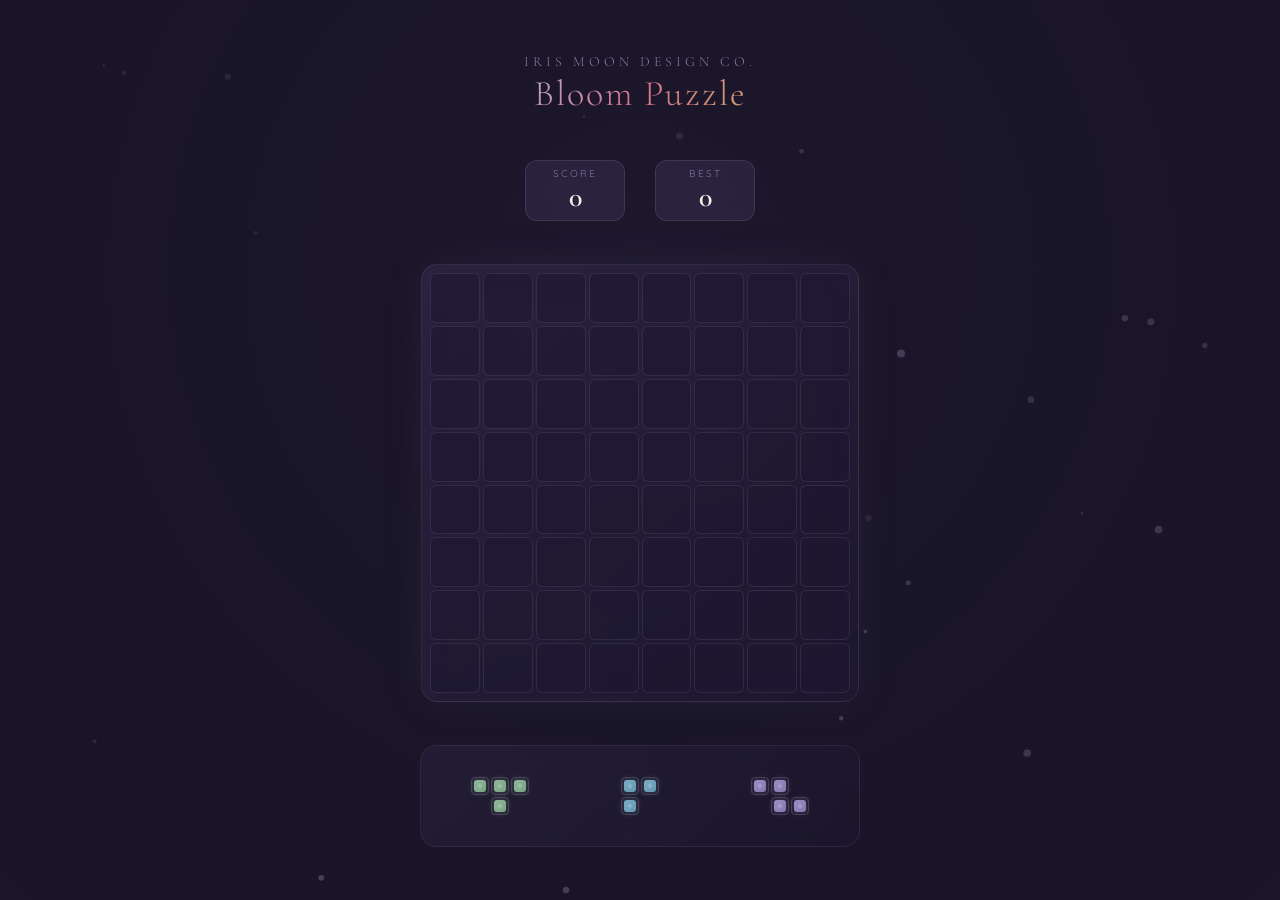
==== commit 168d77db: "Aggressively prevent all iOS scrolling and bump cache Block touchmove on window, document, html, and" ====
--- a/index.html
+++ b/index.html
@@ -44,16 +44,27 @@
   }
 
   *, *::before, *::after { margin: 0; padding: 0; box-sizing: border-box; }
-  html { overflow: hidden; position: fixed; width: 100%; height: 100%; touch-action: none; }
+
+  html, body {
+    overflow: hidden;
+    position: fixed;
+    top: 0;
+    left: 0;
+    right: 0;
+    bottom: 0;
+    width: 100%;
+    height: 100%;
+    height: 100dvh;
+    touch-action: none;
+    -ms-touch-action: none;
+    overscroll-behavior: none;
+    -webkit-overflow-scrolling: auto;
+  }
 
   body {
     font-family: 'Quicksand', sans-serif;
     background: var(--bg-dark);
     color: var(--moon-glow);
-    overflow: hidden;
-    height: 100vh;
-    height: 100dvh; /* dynamic viewport height — respects iOS keyboard/toolbar */
-    width: 100vw;
     user-select: none;
     -webkit-user-select: none;
     -webkit-touch-callout: none;
@@ -63,11 +74,6 @@
     padding-bottom: env(safe-area-inset-bottom);
     padding-left: env(safe-area-inset-left);
     padding-right: env(safe-area-inset-right);
-    touch-action: none; /* prevent ALL scroll/zoom/bounce */
-    overscroll-behavior: none;
-    position: fixed;
-    width: 100%;
-    height: 100%;
   }
 
   /* ── Background Canvas ── */
@@ -1385,9 +1391,16 @@
 scoreObserver.observe(scoreEl, { childList: true, characterData: true, subtree: true });
 
 // ── Prevent ALL iOS scroll / bounce / pull-to-refresh ──
-document.addEventListener('touchmove', e => e.preventDefault(), { passive: false });
-document.addEventListener('gesturestart', e => e.preventDefault());
-document.addEventListener('gesturechange', e => e.preventDefault());
+// Must be on BOTH window and document to catch everything on iOS
+function killScroll(e) { e.preventDefault(); }
+window.addEventListener('touchmove', killScroll, { passive: false });
+document.addEventListener('touchmove', killScroll, { passive: false });
+document.documentElement.addEventListener('touchmove', killScroll, { passive: false });
+document.body.addEventListener('touchmove', killScroll, { passive: false });
+window.addEventListener('scroll', () => { window.scrollTo(0, 0); });
+document.addEventListener('gesturestart', killScroll);
+document.addEventListener('gesturechange', killScroll);
+document.addEventListener('gestureend', killScroll);
 
 // Prevent context menu on long press
 document.addEventListener('contextmenu', e => e.preventDefault());
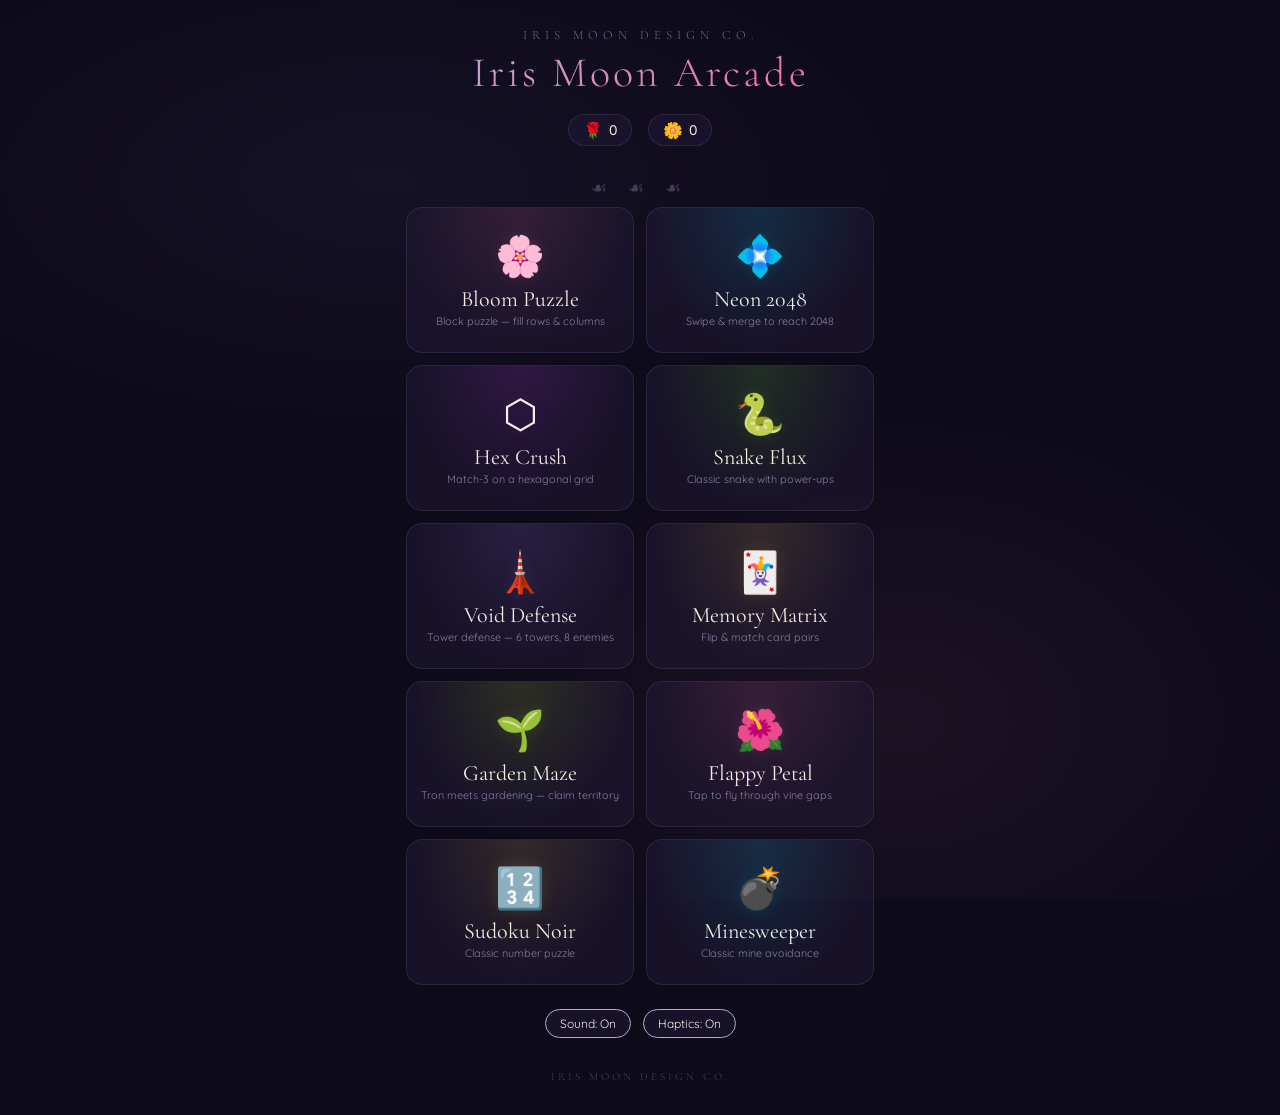
==== commit 8cb5f025: "Iris Moon Arcade — 10-game platform with bug fixes - Hub launcher with game cards, currency system, " ====
--- a/index.html
+++ b/index.html
@@ -3,1422 +3,278 @@
 <head>
 <meta charset="UTF-8">
 <meta name="viewport" content="width=device-width, initial-scale=1.0, maximum-scale=1.0, user-scalable=no, viewport-fit=cover">
-<title>Bloom Puzzle — Iris Moon Design Co.</title>
-
-<!-- PWA & iOS Meta Tags -->
+<title>Iris Moon Arcade</title>
 <link rel="manifest" href="manifest.json">
-<meta name="theme-color" content="#4a3f6b">
+<meta name="theme-color" content="#0d0a1a">
 <meta name="apple-mobile-web-app-capable" content="yes">
 <meta name="apple-mobile-web-app-status-bar-style" content="black-translucent">
-<meta name="apple-mobile-web-app-title" content="Bloom Puzzle">
+<meta name="apple-mobile-web-app-title" content="Iris Moon Arcade">
 <link rel="apple-touch-icon" href="icon-192.png">
-<link rel="apple-touch-icon" sizes="180x180" href="icon-192.png">
 <link rel="icon" type="image/svg+xml" href="icon.svg">
-<meta name="mobile-web-app-capable" content="yes">
-<meta name="application-name" content="Bloom Puzzle">
-<!-- Prevent text selection and callouts on iOS -->
 <meta name="format-detection" content="telephone=no">
-
+<link rel="stylesheet" href="shared.css">
 <style>
-  @import url('https://fonts.googleapis.com/css2?family=Cormorant+Garamond:ital,wght@0,300;0,400;0,600;1,300;1,400&family=Quicksand:wght@300;400;500;600&display=swap');
-
-  :root {
-    --iris-deep: #4a3f6b;
-    --iris-mid: #7b6fa0;
-    --iris-light: #b8a9d4;
-    --iris-pale: #e8e0f0;
-    --moon-glow: #f5f0e8;
-    --moon-gold: #d4a86a;
-    --petal-rose: #d4728c;
-    --petal-blush: #e8a0b0;
-    --petal-peach: #e8b87a;
-    --petal-lavender: #9b8ec4;
-    --petal-sage: #8fb89a;
-    --petal-sky: #7aaec4;
-    --leaf-green: #6a9a6e;
-    --bg-dark: #1a1528;
-    --bg-mid: #241e38;
-    --bg-light: #2e2648;
-    --grid-line: rgba(184, 169, 212, 0.12);
-    --grid-cell: rgba(30, 24, 50, 0.6);
-  }
-
-  *, *::before, *::after { margin: 0; padding: 0; box-sizing: border-box; }
-
-  html, body {
-    overflow: hidden;
-    position: fixed;
-    top: 0;
-    left: 0;
-    right: 0;
-    bottom: 0;
-    width: 100%;
-    height: 100%;
-    height: 100dvh;
-    touch-action: none;
-    -ms-touch-action: none;
-    overscroll-behavior: none;
-    -webkit-overflow-scrolling: auto;
-  }
-
-  body {
-    font-family: 'Quicksand', sans-serif;
-    background: var(--bg-dark);
+  /* Hub page overrides — this page scrolls */
+  html { position: static; overflow-y: auto; overflow-x: hidden; height: auto; }
+  body { position: static; overflow-y: auto; overflow-x: hidden; height: auto; min-height: 100dvh; touch-action: pan-y; }
+
+  .hub-bg {
+    position: fixed; inset: 0; z-index: 0; pointer-events: none;
+    background:
+      radial-gradient(ellipse 60% 40% at 30% 20%, rgba(74,63,107,0.15) 0%, transparent 70%),
+      radial-gradient(ellipse 50% 50% at 70% 80%, rgba(212,114,140,0.08) 0%, transparent 70%),
+      var(--void);
+  }
+
+  .hub-container {
+    position: relative; z-index: 1;
+    max-width: 500px; margin: 0 auto;
+    padding: env(safe-area-inset-top) 16px calc(24px + env(safe-area-inset-bottom));
+    min-height: 100dvh;
+  }
+
+  /* Header */
+  .hub-header {
+    text-align: center;
+    padding: clamp(16px, 3dvh, 32px) 0 clamp(8px, 1.5dvh, 16px);
+  }
+
+  .hub-brand {
+    font-family: var(--font-display); font-size: clamp(10px, 1.4dvh, 13px);
+    font-weight: 300; letter-spacing: 5px; text-transform: uppercase;
+    color: var(--iris-light); opacity: 0.6;
+  }
+
+  .hub-title {
+    font-family: var(--font-display); font-size: clamp(28px, 5dvh, 42px);
+    font-weight: 300; letter-spacing: 3px; margin: 4px 0 8px;
+    background: linear-gradient(135deg, var(--iris-light), var(--neon-rose), var(--moon-gold), var(--neon-cyan));
+    background-size: 300% 300%;
+    animation: gradientShift 8s ease infinite;
+    -webkit-background-clip: text; -webkit-text-fill-color: transparent; background-clip: text;
+  }
+
+  @keyframes gradientShift {
+    0%, 100% { background-position: 0% 50%; }
+    50% { background-position: 100% 50%; }
+  }
+
+  .hub-currency {
+    display: flex; gap: 16px; justify-content: center; align-items: center;
+    padding: 8px 0;
+  }
+
+  .currency-chip {
+    display: flex; align-items: center; gap: 6px;
+    background: var(--glass-bg); border: 1px solid var(--glass-border);
+    border-radius: 20px; padding: 5px 14px;
+    font-family: var(--font-ui); font-size: 14px; font-weight: 500;
     color: var(--moon-glow);
-    user-select: none;
-    -webkit-user-select: none;
-    -webkit-touch-callout: none;
-    -webkit-tap-highlight-color: transparent;
-    /* Safe area padding for iPhone notch/home indicator */
-    padding-top: env(safe-area-inset-top);
-    padding-bottom: env(safe-area-inset-bottom);
-    padding-left: env(safe-area-inset-left);
-    padding-right: env(safe-area-inset-right);
-  }
-
-  /* ── Background Canvas ── */
-  #bg-canvas {
-    position: fixed;
-    top: 0; left: 0;
-    width: 100%; height: 100%;
-    z-index: 0;
-    pointer-events: none;
-  }
-
-  /* ── Main Layout ── */
-  .game-container {
+  }
+
+  .currency-chip .icon { font-size: 16px; }
+
+  /* Art Nouveau divider */
+  .ornament {
+    text-align: center; padding: 8px 0; opacity: 0.3;
+    font-size: 18px; letter-spacing: 8px; color: var(--iris-light);
+  }
+
+  /* Game Grid */
+  .game-grid {
+    display: grid;
+    grid-template-columns: repeat(2, 1fr);
+    gap: 12px;
+    padding-bottom: 16px;
+  }
+
+  .game-card {
     position: relative;
-    z-index: 1;
-    display: flex;
-    flex-direction: column;
-    align-items: center;
-    justify-content: space-evenly;
-    height: 100vh;
-    height: 100dvh;
-    padding: 10px 10px calc(10px + env(safe-area-inset-bottom)) 10px;
-    gap: 0;
-  }
-
-  /* ── Header ── */
-  .header {
-    text-align: center;
-    animation: fadeInDown 1s ease;
-  }
-
-  .brand {
-    font-family: 'Cormorant Garamond', serif;
-    font-size: 14px;
-    font-weight: 300;
-    letter-spacing: 4px;
-    text-transform: uppercase;
-    color: var(--iris-light);
-    opacity: 0.7;
-  }
-
-  .title {
-    font-family: 'Cormorant Garamond', serif;
-    font-size: 36px;
-    font-weight: 300;
-    letter-spacing: 2px;
-    background: linear-gradient(135deg, var(--iris-light), var(--petal-rose), var(--moon-gold));
-    -webkit-background-clip: text;
-    -webkit-text-fill-color: transparent;
-    background-clip: text;
-    margin: 2px 0;
-  }
-
-  /* ── Score Area ── */
-  .score-bar {
-    display: flex;
-    gap: 30px;
-    align-items: center;
-    justify-content: center;
-  }
-
-  .score-box {
-    text-align: center;
-    background: rgba(74, 63, 107, 0.3);
-    border: 1px solid rgba(184, 169, 212, 0.15);
-    border-radius: 12px;
-    padding: 6px 20px;
-    backdrop-filter: blur(10px);
-    min-width: 100px;
-  }
-
-  .score-label {
-    font-size: 10px;
-    letter-spacing: 2px;
-    text-transform: uppercase;
-    color: var(--iris-light);
-    opacity: 0.6;
-  }
-
-  .score-value {
-    font-family: 'Cormorant Garamond', serif;
-    font-size: 28px;
-    font-weight: 600;
-    color: var(--moon-glow);
-  }
-
-  .score-value.pop {
-    animation: scorePop 0.4s ease;
-  }
-
-  /* ── Grid ── */
-  .grid-wrapper {
-    position: relative;
-    padding: 8px;
-    background: linear-gradient(135deg, rgba(74,63,107,0.3), rgba(30,24,50,0.5));
-    border: 1px solid rgba(184,169,212,0.12);
+    background: var(--glass-bg);
+    border: 1px solid var(--glass-border);
     border-radius: 16px;
-    backdrop-filter: blur(20px);
-    box-shadow:
-      0 0 40px rgba(123, 111, 160, 0.1),
-      inset 0 0 30px rgba(74, 63, 107, 0.1);
-  }
-
-  .grid {
-    display: grid;
-    grid-template-columns: repeat(8, 1fr);
-    grid-template-rows: repeat(8, 1fr);
-    gap: 3px;
-    --grid-size: min(90vw, 52dvh, 420px);
-    width: var(--grid-size);
-    height: var(--grid-size);
-  }
-
-  .cell {
-    border-radius: 6px;
-    background: var(--grid-cell);
-    border: 1px solid var(--grid-line);
-    position: relative;
-    overflow: hidden;
-    transition: background 0.15s ease, border-color 0.15s ease, transform 0.15s ease;
-  }
-
-  .cell.highlight-valid {
-    background: rgba(184, 169, 212, 0.15);
-    border-color: rgba(184, 169, 212, 0.3);
-    transform: scale(1.02);
-  }
-
-  .cell.highlight-invalid {
-    background: rgba(212, 114, 140, 0.1);
-    border-color: rgba(212, 114, 140, 0.2);
-  }
-
-  .cell.filled {
-    border-color: rgba(255,255,255,0.15);
-    box-shadow: inset 0 0 10px rgba(255,255,255,0.05);
-  }
-
-  .cell .petal-inner {
-    position: absolute;
-    inset: 3px;
-    border-radius: 4px;
-    transition: all 0.3s ease;
-  }
-
-  .cell.filled .petal-inner {
-    opacity: 1;
-  }
-
-  /* Flower colors */
-  .color-rose .petal-inner { background: linear-gradient(135deg, var(--petal-rose), #c45a78); box-shadow: 0 0 8px rgba(212,114,140,0.3); }
-  .color-blush .petal-inner { background: linear-gradient(135deg, var(--petal-blush), #d4889a); box-shadow: 0 0 8px rgba(232,160,176,0.3); }
-  .color-peach .petal-inner { background: linear-gradient(135deg, var(--petal-peach), #d4a060); box-shadow: 0 0 8px rgba(232,184,122,0.3); }
-  .color-lavender .petal-inner { background: linear-gradient(135deg, var(--petal-lavender), #8478b0); box-shadow: 0 0 8px rgba(155,142,196,0.3); }
-  .color-sage .petal-inner { background: linear-gradient(135deg, var(--petal-sage), #78a482); box-shadow: 0 0 8px rgba(143,184,154,0.3); }
-  .color-sky .petal-inner { background: linear-gradient(135deg, var(--petal-sky), #6498b0); box-shadow: 0 0 8px rgba(122,174,196,0.3); }
-  .color-iris .petal-inner { background: linear-gradient(135deg, var(--iris-mid), #6a5e94); box-shadow: 0 0 8px rgba(123,111,160,0.3); }
-
-  /* Cell bloom animation */
-  .cell.bloom-in .petal-inner {
-    animation: bloomIn 0.5s cubic-bezier(0.34, 1.56, 0.64, 1) forwards;
-  }
-
-  .cell.clearing .petal-inner {
-    animation: petalBurst 0.6s cubic-bezier(0.55, 0, 0.1, 1) forwards;
-  }
-
-  /* Piece flower decoration */
-  .cell.filled .petal-inner::before {
-    content: '';
-    position: absolute;
-    top: 50%; left: 50%;
-    width: 60%;
-    height: 60%;
-    transform: translate(-50%, -50%);
-    background: radial-gradient(circle, rgba(255,255,255,0.25) 0%, transparent 70%);
-    border-radius: 50%;
-  }
-
-  .cell.filled .petal-inner::after {
-    content: '';
-    position: absolute;
-    top: 2px; left: 2px;
-    width: 40%;
-    height: 40%;
-    background: radial-gradient(circle, rgba(255,255,255,0.2) 0%, transparent 70%);
-    border-radius: 50%;
-  }
-
-  /* ── Row/Column highlight guide ── */
-  .cell.row-complete-preview,
-  .cell.col-complete-preview {
-    box-shadow: inset 0 0 12px rgba(212, 166, 106, 0.25);
-  }
-
-  /* ── Piece Tray ── */
-  .tray {
-    display: flex;
-    gap: 10px;
-    align-items: center;
-    justify-content: center;
-    padding: 10px 14px;
-    background: linear-gradient(135deg, rgba(74,63,107,0.2), rgba(30,24,50,0.4));
-    border: 1px solid rgba(184,169,212,0.1);
-    border-radius: 16px;
-    backdrop-filter: blur(10px);
-    min-height: 90px;
-    width: min(95vw, 440px);
-  }
-
-  .piece-slot {
-    display: flex;
-    align-items: center;
-    justify-content: center;
-    flex: 1;
-    min-width: 70px;
-    min-height: 80px;
-    cursor: grab;
-    transition: transform 0.2s ease, opacity 0.2s ease;
-    position: relative;
-    /* Generous touch target */
-    padding: 8px;
-  }
-
-  .piece-slot:active { cursor: grabbing; }
-
-  .piece-slot:hover:not(.used) {
-    transform: scale(1.08);
-  }
-
-  .piece-slot.used {
-    opacity: 0;
-    pointer-events: none;
-    transform: scale(0.5);
-  }
-
-  .piece-slot.no-fit {
-    opacity: 0.35;
-    filter: grayscale(0.5);
-  }
-
-  .piece-grid {
-    display: grid;
-    gap: 2px;
-    pointer-events: none;
-  }
-
-  .piece-cell {
-    width: 18px;
-    height: 18px;
-    border-radius: 4px;
-    position: relative;
-  }
-
-  .piece-cell.filled {
-    border: 1px solid rgba(255,255,255,0.15);
-    box-shadow: inset 0 0 6px rgba(255,255,255,0.05);
-  }
-
-  .piece-cell.filled .petal-inner {
-    position: absolute;
-    inset: 2px;
-    border-radius: 3px;
-    opacity: 1;
-  }
-
-  .piece-cell.filled .petal-inner::before {
-    content: '';
-    position: absolute;
-    top: 50%; left: 50%;
-    width: 50%;
-    height: 50%;
-    transform: translate(-50%, -50%);
-    background: radial-gradient(circle, rgba(255,255,255,0.3) 0%, transparent 70%);
-    border-radius: 50%;
-  }
-
-  .piece-cell.empty {
-    background: transparent;
-  }
-
-  /* ── Dragging Piece (Ghost) ── */
-  .drag-ghost {
-    position: fixed;
-    pointer-events: none;
-    z-index: 100;
-    opacity: 0.85;
-    transition: none;
-    filter: drop-shadow(0 4px 12px rgba(0,0,0,0.4));
-  }
-
-  .drag-ghost .piece-cell {
-    width: calc(var(--grid-size, min(90vw, 52dvh, 420px)) / 8 - 3px);
-    height: calc(var(--grid-size, min(90vw, 52dvh, 420px)) / 8 - 3px);
-  }
-
-  .drag-ghost .petal-inner {
-    inset: 3px;
-  }
-
-  /* ── Particle Layer ── */
-  #particle-canvas {
-    position: fixed;
-    top: 0; left: 0;
-    width: 100%; height: 100%;
-    z-index: 50;
-    pointer-events: none;
-  }
-
-  /* ── Game Over Overlay ── */
-  .game-over-overlay {
-    position: fixed;
-    inset: 0;
-    z-index: 200;
-    display: flex;
-    flex-direction: column;
-    align-items: center;
-    justify-content: center;
-    background: rgba(26, 21, 40, 0.92);
-    backdrop-filter: blur(20px);
-    opacity: 0;
-    pointer-events: none;
-    transition: opacity 0.8s ease;
-  }
-
-  .game-over-overlay.visible {
-    opacity: 1;
-    pointer-events: all;
-  }
-
-  .game-over-title {
-    font-family: 'Cormorant Garamond', serif;
-    font-size: 48px;
-    font-weight: 300;
-    background: linear-gradient(135deg, var(--iris-light), var(--petal-rose), var(--moon-gold));
-    -webkit-background-clip: text;
-    -webkit-text-fill-color: transparent;
-    background-clip: text;
-    margin-bottom: 10px;
-    animation: fadeInDown 0.8s ease;
-  }
-
-  .game-over-score {
-    font-family: 'Cormorant Garamond', serif;
-    font-size: 64px;
-    font-weight: 600;
-    color: var(--moon-glow);
-    margin-bottom: 5px;
-  }
-
-  .game-over-label {
-    font-size: 12px;
-    letter-spacing: 3px;
-    text-transform: uppercase;
-    color: var(--iris-light);
-    opacity: 0.6;
-    margin-bottom: 30px;
-  }
-
-  .game-over-best {
-    font-size: 14px;
-    color: var(--iris-light);
-    margin-bottom: 30px;
-  }
-
-  .btn-restart {
-    font-family: 'Quicksand', sans-serif;
-    font-size: 14px;
-    font-weight: 500;
-    letter-spacing: 2px;
-    text-transform: uppercase;
-    color: var(--moon-glow);
-    background: linear-gradient(135deg, var(--iris-deep), var(--iris-mid));
-    border: 1px solid rgba(184,169,212,0.3);
-    border-radius: 30px;
-    padding: 12px 40px;
+    padding: clamp(14px, 2.5dvh, 22px) 12px clamp(12px, 2dvh, 18px);
     cursor: pointer;
     transition: all 0.3s ease;
-  }
-
-  .btn-restart:hover {
-    background: linear-gradient(135deg, var(--iris-mid), var(--petal-lavender));
-    transform: scale(1.05);
-    box-shadow: 0 0 20px rgba(123, 111, 160, 0.3);
-  }
-
-  /* ── Combo Text ── */
-  .combo-text {
-    position: fixed;
-    z-index: 60;
-    font-family: 'Cormorant Garamond', serif;
-    font-size: 36px;
+    text-decoration: none;
+    color: inherit;
+    display: flex; flex-direction: column; align-items: center;
+    text-align: center;
+    overflow: hidden;
+  }
+
+  .game-card::before {
+    content: '';
+    position: absolute; inset: 0;
+    border-radius: 16px;
+    background: radial-gradient(ellipse at 50% 0%, var(--card-glow, rgba(184,169,212,0.08)) 0%, transparent 70%);
+    pointer-events: none;
+  }
+
+  .game-card:active {
+    transform: scale(0.97);
+    border-color: var(--card-accent, var(--iris-light));
+    box-shadow: 0 0 20px var(--card-glow, rgba(184,169,212,0.15));
+  }
+
+  .card-icon {
+    font-size: clamp(28px, 4.5dvh, 40px);
+    margin-bottom: 6px;
+    filter: drop-shadow(0 0 8px var(--card-glow, rgba(184,169,212,0.3)));
+  }
+
+  .card-title {
+    font-family: var(--font-display);
+    font-size: clamp(16px, 2.5dvh, 22px);
+    font-weight: 400;
+    margin-bottom: 2px;
+    color: var(--moon-glow);
+  }
+
+  .card-desc {
+    font-size: clamp(9px, 1.2dvh, 11px);
+    color: var(--iris-light); opacity: 0.7;
+    margin-bottom: 6px;
+  }
+
+  .card-score {
+    font-family: var(--font-display);
+    font-size: clamp(12px, 1.8dvh, 16px);
+    color: var(--card-accent, var(--iris-light));
     font-weight: 600;
-    pointer-events: none;
-    opacity: 0;
-    background: linear-gradient(135deg, var(--moon-gold), var(--petal-rose));
-    -webkit-background-clip: text;
-    -webkit-text-fill-color: transparent;
-    background-clip: text;
-  }
-
-  .combo-text.show {
-    animation: comboFloat 1.2s ease forwards;
-  }
-
-  /* ── Line flash ── */
-  .line-flash {
-    position: absolute;
-    z-index: 10;
-    background: linear-gradient(90deg, transparent, rgba(255,255,255,0.3), transparent);
-    pointer-events: none;
-    animation: flashSweep 0.4s ease forwards;
-  }
-
-  /* ── Animations ── */
-  @keyframes fadeInDown {
-    from { opacity: 0; transform: translateY(-20px); }
-    to { opacity: 1; transform: translateY(0); }
-  }
-
-  @keyframes bloomIn {
-    0% { transform: scale(0) rotate(-45deg); opacity: 0; }
-    60% { transform: scale(1.15) rotate(5deg); opacity: 1; }
-    100% { transform: scale(1) rotate(0deg); opacity: 1; }
-  }
-
-  @keyframes petalBurst {
-    0% { transform: scale(1); opacity: 1; }
-    40% { transform: scale(1.2); opacity: 1; }
-    100% { transform: scale(0) rotate(90deg); opacity: 0; }
-  }
-
-  @keyframes scorePop {
-    0% { transform: scale(1); }
-    40% { transform: scale(1.3); }
-    100% { transform: scale(1); }
-  }
-
-  @keyframes comboFloat {
-    0% { opacity: 0; transform: translateY(0) scale(0.5); }
-    20% { opacity: 1; transform: translateY(-10px) scale(1.1); }
-    80% { opacity: 1; transform: translateY(-40px) scale(1); }
-    100% { opacity: 0; transform: translateY(-60px) scale(0.8); }
-  }
-
-  @keyframes flashSweep {
-    0% { opacity: 0; }
-    30% { opacity: 1; }
-    100% { opacity: 0; }
-  }
-
-  /* ── Responsive — iPhone SE (375px) through Pro Max (430px) ── */
-  @media (max-width: 600px) {
-    .header { margin-top: 4px; }
-    .brand { font-size: 11px; letter-spacing: 3px; }
-    .title { font-size: 24px; }
-    .score-bar { gap: 16px; }
-    .score-box { padding: 4px 14px; min-width: 80px; }
-    .score-label { font-size: 9px; }
-    .score-value { font-size: 24px; }
-    .grid-wrapper { padding: 6px; }
-    .grid {
-      --grid-size: min(92vw, 52dvh, 400px);
-      gap: 2.5px;
-    }
-    .cell { border-radius: 5px; }
-    .piece-cell { width: 16px; height: 16px; }
-    .tray { gap: 6px; padding: 8px 10px; min-height: 80px; width: 95vw; }
-    .piece-slot { min-width: 60px; min-height: 70px; padding: 6px; }
-    .drag-ghost .piece-cell {
-      width: calc(min(92vw, 52dvh, 400px) / 8 - 2.5px);
-      height: calc(min(92vw, 52dvh, 400px) / 8 - 2.5px);
-    }
-    .drag-ghost .petal-inner { inset: 2px; }
-  }
-
-  /* iPhone SE / smaller screens */
-  @media (max-width: 375px) {
-    .title { font-size: 20px; }
-    .grid { --grid-size: min(94vw, 48dvh); }
-    .piece-cell { width: 14px; height: 14px; }
-    .tray { min-height: 70px; }
-  }
-
-  /* Tall phones (iPhone Pro Max, etc.) — use extra height */
-  @media (min-height: 800px) and (max-width: 600px) {
-    .grid { --grid-size: min(90vw, 55dvh, 420px); }
+  }
+
+  /* Card accent colors */
+  .game-card[data-game="bloom-puzzle"] { --card-accent: var(--neon-rose); --card-glow: rgba(255,107,157,0.12); }
+  .game-card[data-game="neon-2048"] { --card-accent: var(--neon-cyan); --card-glow: rgba(0,229,255,0.12); }
+  .game-card[data-game="hex-crush"] { --card-accent: var(--neon-magenta); --card-glow: rgba(224,64,251,0.12); }
+  .game-card[data-game="snake-flux"] { --card-accent: var(--neon-green); --card-glow: rgba(118,255,3,0.12); }
+  .game-card[data-game="void-defense"] { --card-accent: var(--neon-purple); --card-glow: rgba(179,136,255,0.12); }
+  .game-card[data-game="memory-matrix"] { --card-accent: var(--neon-gold); --card-glow: rgba(255,215,64,0.12); }
+  .game-card[data-game="garden-maze"] { --card-accent: var(--neon-lime); --card-glow: rgba(198,255,0,0.12); }
+  .game-card[data-game="flappy-petal"] { --card-accent: var(--neon-rose); --card-glow: rgba(255,107,157,0.12); }
+  .game-card[data-game="sudoku-noir"] { --card-accent: var(--neon-gold); --card-glow: rgba(255,215,64,0.12); }
+  .game-card[data-game="minesweeper"] { --card-accent: var(--neon-cyan); --card-glow: rgba(0,229,255,0.12); }
+
+  /* Footer */
+  .hub-footer {
+    text-align: center; padding: 16px 0 8px;
+    font-family: var(--font-display);
+    font-size: 11px; letter-spacing: 3px;
+    color: var(--iris-light); opacity: 0.3;
+  }
+
+  /* Settings toggle */
+  .settings-row {
+    display: flex; justify-content: center; gap: 12px; padding: 8px 0 16px;
+  }
+  .setting-btn {
+    background: var(--glass-bg); border: 1px solid var(--glass-border);
+    border-radius: 20px; padding: 6px 14px; cursor: pointer;
+    font-family: var(--font-ui); font-size: 12px; color: var(--iris-light);
+    transition: all 0.3s ease;
+  }
+  .setting-btn.active { border-color: var(--iris-light); color: var(--moon-glow); }
+
+  @media (max-width: 360px) {
+    .hub-container { padding-left: 10px; padding-right: 10px; }
+    .game-grid { gap: 8px; }
   }
 </style>
 </head>
-<body>
-
-<canvas id="bg-canvas"></canvas>
-<canvas id="particle-canvas"></canvas>
-
-<div class="game-container">
-  <div class="header">
-    <div class="brand">Iris Moon Design Co.</div>
-    <div class="title">Bloom Puzzle</div>
-  </div>
-
-  <div class="score-bar">
-    <div class="score-box">
-      <div class="score-label">Score</div>
-      <div class="score-value" id="score">0</div>
-    </div>
-    <div class="score-box">
-      <div class="score-label">Best</div>
-      <div class="score-value" id="best">0</div>
+<body class="hub-page">
+
+<div class="hub-bg"></div>
+
+<div class="hub-container">
+  <div class="hub-header">
+    <div class="hub-brand">Iris Moon Design Co.</div>
+    <div class="hub-title">Iris Moon Arcade</div>
+    <div class="hub-currency">
+      <div class="currency-chip"><span class="icon">&#127801;</span> <span id="petals">0</span></div>
+      <div class="currency-chip"><span class="icon">&#127804;</span> <span id="blooms">0</span></div>
     </div>
   </div>
 
-  <div class="grid-wrapper">
-    <div class="grid" id="grid"></div>
+  <div class="ornament">&#9753; &#9753; &#9753;</div>
+
+  <div class="game-grid" id="game-grid"></div>
+
+  <div class="settings-row">
+    <button class="setting-btn active" id="btn-sound">Sound: On</button>
+    <button class="setting-btn active" id="btn-haptics">Haptics: On</button>
   </div>
 
-  <div class="tray" id="tray"></div>
+  <div class="hub-footer">IRIS MOON DESIGN CO.</div>
 </div>
 
-<div class="game-over-overlay" id="game-over">
-  <div class="game-over-title">Garden Complete</div>
-  <div class="game-over-score" id="go-score">0</div>
-  <div class="game-over-label">Petals Placed</div>
-  <div class="game-over-best" id="go-best"></div>
-  <button class="btn-restart" id="btn-restart">Plant Again</button>
-</div>
-
+<script src="shared.js"></script>
 <script>
-// ═══════════════════════════════════════════
-//  BLOOM PUZZLE — Iris Moon Design Co.
-// ═══════════════════════════════════════════
-
-const GRID_SIZE = 8;
-const COLORS = ['rose', 'blush', 'peach', 'lavender', 'sage', 'sky', 'iris'];
-
-// ── Piece Definitions (classic Block Puzzle shapes) ──
-const PIECE_DEFS = [
-  // Single
-  { shape: [[1]], name: '1x1' },
-  // 2-blocks
-  { shape: [[1,1]], name: '1x2' },
-  { shape: [[1],[1]], name: '2x1' },
-  // 3-blocks L-shapes
-  { shape: [[1,1,1]], name: '1x3' },
-  { shape: [[1],[1],[1]], name: '3x1' },
-  { shape: [[1,1],[1,0]], name: 'L-2x2a' },
-  { shape: [[1,1],[0,1]], name: 'L-2x2b' },
-  { shape: [[1,0],[1,1]], name: 'L-2x2c' },
-  { shape: [[0,1],[1,1]], name: 'L-2x2d' },
-  // 4-blocks
-  { shape: [[1,1,1,1]], name: '1x4' },
-  { shape: [[1],[1],[1],[1]], name: '4x1' },
-  { shape: [[1,1],[1,1]], name: '2x2' },
-  // T-shapes
-  { shape: [[1,1,1],[0,1,0]], name: 'T-down' },
-  { shape: [[0,1,0],[1,1,1]], name: 'T-up' },
-  { shape: [[1,0],[1,1],[1,0]], name: 'T-right' },
-  { shape: [[0,1],[1,1],[0,1]], name: 'T-left' },
-  // 5-blocks
-  { shape: [[1,1,1,1,1]], name: '1x5' },
-  { shape: [[1],[1],[1],[1],[1]], name: '5x1' },
-  // L-3x3 corners
-  { shape: [[1,1,1],[1,0,0],[1,0,0]], name: 'L-3a' },
-  { shape: [[1,1,1],[0,0,1],[0,0,1]], name: 'L-3b' },
-  { shape: [[1,0,0],[1,0,0],[1,1,1]], name: 'L-3c' },
-  { shape: [[0,0,1],[0,0,1],[1,1,1]], name: 'L-3d' },
-  // S/Z shapes
-  { shape: [[0,1,1],[1,1,0]], name: 'S' },
-  { shape: [[1,1,0],[0,1,1]], name: 'Z' },
-  { shape: [[1,0],[1,1],[0,1]], name: 'S-v' },
-  { shape: [[0,1],[1,1],[1,0]], name: 'Z-v' },
-  // 3x3 big block
-  { shape: [[1,1,1],[1,1,1],[1,1,1]], name: '3x3' },
-  // 2x3 and 3x2
-  { shape: [[1,1],[1,1],[1,1]], name: '2x3' },
-  { shape: [[1,1,1],[1,1,1]], name: '3x2' },
+const GAMES = [
+  { id: 'bloom-puzzle', icon: '\u{1F338}', name: 'Bloom Puzzle', desc: 'Block puzzle — fill rows & columns' },
+  { id: 'neon-2048', icon: '\u{1F4A0}', name: 'Neon 2048', desc: 'Swipe & merge to reach 2048' },
+  { id: 'hex-crush', icon: '\u{2B21}', name: 'Hex Crush', desc: 'Match-3 on a hexagonal grid' },
+  { id: 'snake-flux', icon: '\u{1F40D}', name: 'Snake Flux', desc: 'Classic snake with power-ups' },
+  { id: 'void-defense', icon: '\u{1F5FC}', name: 'Void Defense', desc: 'Tower defense — 6 towers, 8 enemies' },
+  { id: 'memory-matrix', icon: '\u{1F0CF}', name: 'Memory Matrix', desc: 'Flip & match card pairs' },
+  { id: 'garden-maze', icon: '\u{1F331}', name: 'Garden Maze', desc: 'Tron meets gardening — claim territory' },
+  { id: 'flappy-petal', icon: '\u{1F33A}', name: 'Flappy Petal', desc: 'Tap to fly through vine gaps' },
+  { id: 'sudoku-noir', icon: '\u{1F522}', name: 'Sudoku Noir', desc: 'Classic number puzzle' },
+  { id: 'minesweeper', icon: '\u{1F4A3}', name: 'Minesweeper', desc: 'Classic mine avoidance' },
 ];
 
-// ── State ──
-let grid = [];        // 8x8, null or color string
-let score = 0;
-let best = parseInt(localStorage.getItem('bloom_puzzle_best') || '0');
-let pieces = [null, null, null]; // current 3 pieces
-let dragPiece = null;
-let dragSlotIdx = -1;
-let dragOffset = { x: 0, y: 0 };
-let ghostEl = null;
-let gameOver = false;
-let combo = 0;
-
-// ── DOM ──
-const gridEl = document.getElementById('grid');
-const trayEl = document.getElementById('tray');
-const scoreEl = document.getElementById('score');
-const bestEl = document.getElementById('best');
-const goOverlay = document.getElementById('game-over');
-const goScoreEl = document.getElementById('go-score');
-const goBestEl = document.getElementById('go-best');
-const btnRestart = document.getElementById('btn-restart');
-const particleCanvas = document.getElementById('particle-canvas');
-const pCtx = particleCanvas.getContext('2d');
-const bgCanvas = document.getElementById('bg-canvas');
-const bgCtx = bgCanvas.getContext('2d');
-
-// ── Particles ──
-let particles = [];
-
-class Particle {
-  constructor(x, y, color) {
-    this.x = x;
-    this.y = y;
-    this.vx = (Math.random() - 0.5) * 4;
-    this.vy = (Math.random() - 0.5) * 4 - 2;
-    this.life = 1;
-    this.decay = 0.015 + Math.random() * 0.02;
-    this.size = 3 + Math.random() * 5;
-    this.color = color;
-    this.rotation = Math.random() * Math.PI * 2;
-    this.rotSpeed = (Math.random() - 0.5) * 0.15;
-    this.type = Math.random() > 0.5 ? 'petal' : 'dot';
-  }
-
-  update() {
-    this.x += this.vx;
-    this.y += this.vy;
-    this.vy += 0.05;
-    this.life -= this.decay;
-    this.rotation += this.rotSpeed;
-    this.size *= 0.998;
-  }
-
-  draw(ctx) {
-    if (this.life <= 0) return;
-    ctx.save();
-    ctx.translate(this.x, this.y);
-    ctx.rotate(this.rotation);
-    ctx.globalAlpha = this.life * 0.8;
-    if (this.type === 'petal') {
-      ctx.fillStyle = this.color;
-      ctx.beginPath();
-      ctx.ellipse(0, 0, this.size, this.size * 0.5, 0, 0, Math.PI * 2);
-      ctx.fill();
-    } else {
-      ctx.fillStyle = this.color;
-      ctx.beginPath();
-      ctx.arc(0, 0, this.size * 0.4, 0, Math.PI * 2);
-      ctx.fill();
-    }
-    ctx.restore();
-  }
+function renderHub() {
+  const data = ArcadeData.get();
+  document.getElementById('petals').textContent = data.currency.petals;
+  document.getElementById('blooms').textContent = data.currency.blooms;
+
+  const grid = document.getElementById('game-grid');
+  grid.innerHTML = '';
+  GAMES.forEach(g => {
+    const best = data.scores[g.id]?.best || 0;
+    const card = document.createElement('a');
+    card.className = 'game-card';
+    card.dataset.game = g.id;
+    card.href = 'games/' + g.id + '.html';
+    card.innerHTML = `
+      <div class="card-icon">${g.icon}</div>
+      <div class="card-title">${g.name}</div>
+      <div class="card-desc">${g.desc}</div>
+      ${best > 0 ? `<div class="card-score">Best: ${best}</div>` : ''}
+    `;
+    grid.appendChild(card);
+  });
+
+  // Settings
+  const soundBtn = document.getElementById('btn-sound');
+  const hapBtn = document.getElementById('btn-haptics');
+  const soundOn = data.settings.sound !== false;
+  const hapOn = data.settings.haptics !== false;
+  soundBtn.textContent = 'Sound: ' + (soundOn ? 'On' : 'Off');
+  soundBtn.classList.toggle('active', soundOn);
+  hapBtn.textContent = 'Haptics: ' + (hapOn ? 'On' : 'Off');
+  hapBtn.classList.toggle('active', hapOn);
+
+  soundBtn.onclick = () => {
+    const cur = ArcadeData.getSetting('sound') !== false;
+    ArcadeData.setSetting('sound', !cur);
+    renderHub();
+  };
+  hapBtn.onclick = () => {
+    const cur = ArcadeData.getSetting('haptics') !== false;
+    ArcadeData.setSetting('haptics', !cur);
+    renderHub();
+  };
 }
 
-function spawnParticles(x, y, color, count = 12) {
-  const colorMap = {
-    rose: '#d4728c', blush: '#e8a0b0', peach: '#e8b87a',
-    lavender: '#9b8ec4', sage: '#8fb89a', sky: '#7aaec4', iris: '#7b6fa0'
-  };
-  const c = colorMap[color] || '#b8a9d4';
-  for (let i = 0; i < count; i++) {
-    particles.push(new Particle(x, y, c));
-  }
-}
-
-function animateParticles() {
-  pCtx.clearRect(0, 0, particleCanvas.width, particleCanvas.height);
-  particles = particles.filter(p => p.life > 0);
-  for (const p of particles) {
-    p.update();
-    p.draw(pCtx);
-  }
-  requestAnimationFrame(animateParticles);
-}
-
-// ── Background Ambiance ──
-let bgFloaters = [];
-
-function initBg() {
-  bgCanvas.width = window.innerWidth;
-  bgCanvas.height = window.innerHeight;
-  bgFloaters = [];
-  for (let i = 0; i < 30; i++) {
-    bgFloaters.push({
-      x: Math.random() * bgCanvas.width,
-      y: Math.random() * bgCanvas.height,
-      size: 1 + Math.random() * 3,
-      speed: 0.1 + Math.random() * 0.3,
-      opacity: 0.1 + Math.random() * 0.2,
-      phase: Math.random() * Math.PI * 2,
-    });
-  }
-}
-
-function animateBg() {
-  bgCtx.clearRect(0, 0, bgCanvas.width, bgCanvas.height);
-
-  // Subtle gradient background
-  const grad = bgCtx.createRadialGradient(
-    bgCanvas.width * 0.5, bgCanvas.height * 0.3, 0,
-    bgCanvas.width * 0.5, bgCanvas.height * 0.3, bgCanvas.width * 0.7
-  );
-  grad.addColorStop(0, 'rgba(74, 63, 107, 0.08)');
-  grad.addColorStop(1, 'transparent');
-  bgCtx.fillStyle = grad;
-  bgCtx.fillRect(0, 0, bgCanvas.width, bgCanvas.height);
-
-  const t = Date.now() * 0.001;
-  for (const f of bgFloaters) {
-    f.y -= f.speed;
-    if (f.y < -10) {
-      f.y = bgCanvas.height + 10;
-      f.x = Math.random() * bgCanvas.width;
-    }
-    const wobble = Math.sin(t + f.phase) * 15;
-    bgCtx.save();
-    bgCtx.globalAlpha = f.opacity;
-    bgCtx.fillStyle = '#b8a9d4';
-    bgCtx.beginPath();
-    bgCtx.arc(f.x + wobble, f.y, f.size, 0, Math.PI * 2);
-    bgCtx.fill();
-    bgCtx.restore();
-  }
-
-  requestAnimationFrame(animateBg);
-}
-
-// ── Grid Setup ──
-function initGrid() {
-  grid = Array.from({ length: GRID_SIZE }, () => Array(GRID_SIZE).fill(null));
-  gridEl.innerHTML = '';
-  for (let r = 0; r < GRID_SIZE; r++) {
-    for (let c = 0; c < GRID_SIZE; c++) {
-      const cell = document.createElement('div');
-      cell.className = 'cell';
-      cell.dataset.row = r;
-      cell.dataset.col = c;
-      const inner = document.createElement('div');
-      inner.className = 'petal-inner';
-      cell.appendChild(inner);
-      gridEl.appendChild(cell);
-    }
-  }
-}
-
-function getCellEl(r, c) {
-  return gridEl.children[r * GRID_SIZE + c];
-}
-
-function renderGrid() {
-  for (let r = 0; r < GRID_SIZE; r++) {
-    for (let c = 0; c < GRID_SIZE; c++) {
-      const el = getCellEl(r, c);
-      const color = grid[r][c];
-      // Remove all color classes
-      COLORS.forEach(cl => el.classList.remove(`color-${cl}`));
-      if (color) {
-        el.classList.add('filled', `color-${color}`);
-      } else {
-        el.classList.remove('filled');
-      }
-    }
-  }
-}
-
-// ── Pieces ──
-function randomPiece() {
-  const def = PIECE_DEFS[Math.floor(Math.random() * PIECE_DEFS.length)];
-  const color = COLORS[Math.floor(Math.random() * COLORS.length)];
-  return { shape: def.shape, color, name: def.name };
-}
-
-function dealPieces() {
-  pieces = [randomPiece(), randomPiece(), randomPiece()];
-  renderTray();
-}
-
-function renderTray() {
-  trayEl.innerHTML = '';
-  pieces.forEach((piece, idx) => {
-    const slot = document.createElement('div');
-    slot.className = 'piece-slot' + (piece === null ? ' used' : '');
-    slot.dataset.index = idx;
-
-    if (piece) {
-      // Check if piece can fit anywhere
-      if (!canPieceFitAnywhere(piece)) {
-        slot.classList.add('no-fit');
-      }
-
-      const rows = piece.shape.length;
-      const cols = piece.shape[0].length;
-      const pg = document.createElement('div');
-      pg.className = 'piece-grid';
-      pg.style.gridTemplateColumns = `repeat(${cols}, 18px)`;
-      pg.style.gridTemplateRows = `repeat(${rows}, 18px)`;
-
-      for (let r = 0; r < rows; r++) {
-        for (let c = 0; c < cols; c++) {
-          const cell = document.createElement('div');
-          cell.className = 'piece-cell ' + (piece.shape[r][c] ? 'filled' : 'empty');
-          if (piece.shape[r][c]) {
-            cell.classList.add(`color-${piece.color}`);
-            const inner = document.createElement('div');
-            inner.className = 'petal-inner';
-            cell.appendChild(inner);
-          }
-          pg.appendChild(cell);
-        }
-      }
-      slot.appendChild(pg);
-    }
-
-    trayEl.appendChild(slot);
-  });
-  updateNoFitState();
-}
-
-function updateNoFitState() {
-  const slots = trayEl.querySelectorAll('.piece-slot');
-  slots.forEach((slot, idx) => {
-    if (pieces[idx]) {
-      if (canPieceFitAnywhere(pieces[idx])) {
-        slot.classList.remove('no-fit');
-      } else {
-        slot.classList.add('no-fit');
-      }
-    }
-  });
-}
-
-// ── Placement Logic ──
-function canPlace(piece, startRow, startCol) {
-  for (let r = 0; r < piece.shape.length; r++) {
-    for (let c = 0; c < piece.shape[0].length; c++) {
-      if (piece.shape[r][c]) {
-        const gr = startRow + r;
-        const gc = startCol + c;
-        if (gr < 0 || gr >= GRID_SIZE || gc < 0 || gc >= GRID_SIZE) return false;
-        if (grid[gr][gc] !== null) return false;
-      }
-    }
-  }
-  return true;
-}
-
-function canPieceFitAnywhere(piece) {
-  for (let r = 0; r < GRID_SIZE; r++) {
-    for (let c = 0; c < GRID_SIZE; c++) {
-      if (canPlace(piece, r, c)) return true;
-    }
-  }
-  return false;
-}
-
-function placePiece(piece, startRow, startCol) {
-  const placed = [];
-  for (let r = 0; r < piece.shape.length; r++) {
-    for (let c = 0; c < piece.shape[0].length; c++) {
-      if (piece.shape[r][c]) {
-        grid[startRow + r][startCol + c] = piece.color;
-        placed.push({ r: startRow + r, c: startCol + c });
-      }
-    }
-  }
-  return placed;
-}
-
-function clearLines() {
-  let rowsToClear = [];
-  let colsToClear = [];
-
-  for (let r = 0; r < GRID_SIZE; r++) {
-    if (grid[r].every(c => c !== null)) rowsToClear.push(r);
-  }
-  for (let c = 0; c < GRID_SIZE; c++) {
-    let full = true;
-    for (let r = 0; r < GRID_SIZE; r++) {
-      if (grid[r][c] === null) { full = false; break; }
-    }
-    if (full) colsToClear.push(c);
-  }
-
-  const totalLines = rowsToClear.length + colsToClear.length;
-  if (totalLines === 0) {
-    combo = 0;
-    return 0;
-  }
-
-  combo++;
-
-  // Animate clearing
-  const toClear = new Set();
-  rowsToClear.forEach(r => {
-    for (let c = 0; c < GRID_SIZE; c++) toClear.add(`${r},${c}`);
-  });
-  colsToClear.forEach(c => {
-    for (let r = 0; r < GRID_SIZE; r++) toClear.add(`${r},${c}`);
-  });
-
-  // Spawn particles at each clearing cell
-  toClear.forEach(key => {
-    const [r, c] = key.split(',').map(Number);
-    const el = getCellEl(r, c);
-    const rect = el.getBoundingClientRect();
-    const color = grid[r][c] || 'lavender';
-    spawnParticles(rect.left + rect.width / 2, rect.top + rect.height / 2, color, 6);
-    el.classList.add('clearing');
-  });
-
-  // After animation, actually clear
-  setTimeout(() => {
-    toClear.forEach(key => {
-      const [r, c] = key.split(',').map(Number);
-      grid[r][c] = null;
-      const el = getCellEl(r, c);
-      el.classList.remove('clearing', 'filled');
-      COLORS.forEach(cl => el.classList.remove(`color-${cl}`));
-    });
-    renderGrid();
-    updateNoFitState();
-  }, 500);
-
-  // Score: 10 per block in line + bonus for combos and multiples
-  let lineScore = toClear.size * 10;
-  if (totalLines > 1) lineScore += totalLines * 30; // multi-line bonus
-  if (combo > 1) {
-    lineScore = Math.floor(lineScore * (1 + combo * 0.5));
-    showCombo(combo);
-  }
-
-  return lineScore;
-}
-
-function showCombo(n) {
-  const texts = ['', '', 'Double Bloom!', 'Triple Bloom!', 'Quad Bloom!', 'MEGA BLOOM!'];
-  const text = n >= texts.length ? 'MEGA BLOOM!' : texts[n];
-  const el = document.createElement('div');
-  el.className = 'combo-text show';
-  el.textContent = text;
-  el.style.left = '50%';
-  el.style.top = '40%';
-  el.style.transform = 'translateX(-50%)';
-  document.body.appendChild(el);
-  setTimeout(() => el.remove(), 1300);
-}
-
-function updateScore(add) {
-  score += add;
-  scoreEl.textContent = score;
-  scoreEl.classList.remove('pop');
-  void scoreEl.offsetWidth;
-  scoreEl.classList.add('pop');
-
-  if (score > best) {
-    best = score;
-    bestEl.textContent = best;
-    localStorage.setItem('bloom_puzzle_best', best.toString());
-  }
-}
-
-function checkGameOver() {
-  const remaining = pieces.filter(p => p !== null);
-  if (remaining.length === 0) return false;
-  for (const piece of remaining) {
-    if (canPieceFitAnywhere(piece)) return false;
-  }
-  return true;
-}
-
-function endGame() {
-  gameOver = true;
-  goScoreEl.textContent = score;
-  goBestEl.textContent = score >= best ? 'New Best Score!' : `Best: ${best}`;
-  // Delay to let last animation play
-  setTimeout(() => goOverlay.classList.add('visible'), 600);
-}
-
-function startGame() {
-  gameOver = false;
-  score = 0;
-  combo = 0;
-  scoreEl.textContent = '0';
-  bestEl.textContent = best;
-  goOverlay.classList.remove('visible');
-  initGrid();
-  dealPieces();
-}
-
-// ── Drag & Drop ──
-function getGridCellSize() {
-  const firstCell = getCellEl(0, 0);
-  if (!firstCell) return 50;
-  return firstCell.getBoundingClientRect().width;
-}
-
-function createGhost(piece) {
-  const ghost = document.createElement('div');
-  ghost.className = 'drag-ghost';
-  const rows = piece.shape.length;
-  const cols = piece.shape[0].length;
-  const pg = document.createElement('div');
-  pg.className = 'piece-grid';
-  const cellSize = getGridCellSize();
-  pg.style.gridTemplateColumns = `repeat(${cols}, ${cellSize}px)`;
-  pg.style.gridTemplateRows = `repeat(${rows}, ${cellSize}px)`;
-  pg.style.gap = '3px';
-
-  for (let r = 0; r < rows; r++) {
-    for (let c = 0; c < cols; c++) {
-      const cell = document.createElement('div');
-      cell.className = 'piece-cell ' + (piece.shape[r][c] ? 'filled' : 'empty');
-      cell.style.width = cellSize + 'px';
-      cell.style.height = cellSize + 'px';
-      if (piece.shape[r][c]) {
-        cell.classList.add(`color-${piece.color}`);
-        const inner = document.createElement('div');
-        inner.className = 'petal-inner';
-        cell.appendChild(inner);
-      }
-      pg.appendChild(cell);
-    }
-  }
-  ghost.appendChild(pg);
-  document.body.appendChild(ghost);
-  return ghost;
-}
-
-function positionGhost(ghost, x, y) {
-  ghost.style.left = (x - dragOffset.x) + 'px';
-  ghost.style.top = (y - dragOffset.y) + 'px';
-}
-
-function getGridPosition(x, y) {
-  const gridRect = gridEl.getBoundingClientRect();
-  const cellSize = gridRect.width / GRID_SIZE;
-  const col = Math.floor((x - gridRect.left) / cellSize);
-  const row = Math.floor((y - gridRect.top) / cellSize);
-  return { row, col };
-}
-
-function clearHighlights() {
-  for (let r = 0; r < GRID_SIZE; r++) {
-    for (let c = 0; c < GRID_SIZE; c++) {
-      const el = getCellEl(r, c);
-      el.classList.remove('highlight-valid', 'highlight-invalid',
-                          'row-complete-preview', 'col-complete-preview');
-    }
-  }
-}
-
-function showPlacementPreview(piece, startRow, startCol) {
-  clearHighlights();
-  const valid = canPlace(piece, startRow, startCol);
-  for (let r = 0; r < piece.shape.length; r++) {
-    for (let c = 0; c < piece.shape[0].length; c++) {
-      if (piece.shape[r][c]) {
-        const gr = startRow + r;
-        const gc = startCol + c;
-        if (gr >= 0 && gr < GRID_SIZE && gc >= 0 && gc < GRID_SIZE) {
-          const el = getCellEl(gr, gc);
-          el.classList.add(valid ? 'highlight-valid' : 'highlight-invalid');
-        }
-      }
-    }
-  }
-
-  // Show line-complete preview
-  if (valid) {
-    // Simulate placement
-    const tempGrid = grid.map(row => [...row]);
-    for (let r = 0; r < piece.shape.length; r++) {
-      for (let c = 0; c < piece.shape[0].length; c++) {
-        if (piece.shape[r][c]) {
-          tempGrid[startRow + r][startCol + c] = piece.color;
-        }
-      }
-    }
-    // Check rows/cols
-    for (let r = 0; r < GRID_SIZE; r++) {
-      if (tempGrid[r].every(c => c !== null)) {
-        for (let c = 0; c < GRID_SIZE; c++) {
-          getCellEl(r, c).classList.add('row-complete-preview');
-        }
-      }
-    }
-    for (let c = 0; c < GRID_SIZE; c++) {
-      let full = true;
-      for (let r = 0; r < GRID_SIZE; r++) {
-        if (tempGrid[r][c] === null) { full = false; break; }
-      }
-      if (full) {
-        for (let r = 0; r < GRID_SIZE; r++) {
-          getCellEl(r, c).classList.add('col-complete-preview');
-        }
-      }
-    }
-  }
-}
-
-// ── Pointer events ──
-let pointerDown = false;
-let dragStarted = false;
-const DRAG_OFFSET_Y = 100; // Offset so piece appears above finger on mobile
-
-function onPointerDown(e) {
-  if (gameOver) return;
-  const slot = e.target.closest('.piece-slot');
-  if (!slot || slot.classList.contains('used')) return;
-  const idx = parseInt(slot.dataset.index);
-  if (!pieces[idx]) return;
-
-  e.preventDefault();
-  pointerDown = true;
-  dragSlotIdx = idx;
-  dragPiece = pieces[idx];
-
-  // Calculate offset so piece centers around pointer
-  const cellSize = getGridCellSize();
-  const cols = dragPiece.shape[0].length;
-  const rows = dragPiece.shape.length;
-  dragOffset.x = (cols * (cellSize + 3)) / 2;
-  dragOffset.y = (rows * (cellSize + 3)) / 2 + DRAG_OFFSET_Y;
-
-  ghostEl = createGhost(dragPiece);
-  const pt = getPointerPos(e);
-  positionGhost(ghostEl, pt.x, pt.y);
-
-  // Fade the tray piece
-  slot.style.opacity = '0.3';
-
-  dragStarted = true;
-}
-
-function onPointerMove(e) {
-  if (!dragStarted || !dragPiece) return;
-  e.preventDefault();
-  const pt = getPointerPos(e);
-  positionGhost(ghostEl, pt.x, pt.y);
-
-  // Find grid position under the center of the ghost piece
-  const cellSize = getGridCellSize();
-  const centerX = pt.x - dragOffset.x + (dragPiece.shape[0].length * (cellSize + 3)) / 2;
-  const centerY = pt.y - dragOffset.y + (dragPiece.shape.length * (cellSize + 3)) / 2;
-
-  // Snap the piece - use the top-left of the piece relative to the grid
-  const topLeftX = pt.x - dragOffset.x;
-  const topLeftY = pt.y - dragOffset.y;
-  const pos = getGridPosition(topLeftX + cellSize / 2, topLeftY + cellSize / 2);
-
-  showPlacementPreview(dragPiece, pos.row, pos.col);
-}
-
-function onPointerUp(e) {
-  if (!dragStarted || !dragPiece) {
-    pointerDown = false;
-    return;
-  }
-
-  e.preventDefault();
-  const pt = getPointerPos(e);
-  const cellSize = getGridCellSize();
-  const topLeftX = pt.x - dragOffset.x;
-  const topLeftY = pt.y - dragOffset.y;
-  const pos = getGridPosition(topLeftX + cellSize / 2, topLeftY + cellSize / 2);
-
-  if (canPlace(dragPiece, pos.row, pos.col)) {
-    // Place it!
-    const placed = placePiece(dragPiece, pos.row, pos.col);
-
-    // Score for placing
-    let blockCount = 0;
-    for (const row of dragPiece.shape) for (const v of row) if (v) blockCount++;
-    updateScore(blockCount);
-
-    // Render with bloom animation
-    renderGrid();
-    placed.forEach(({ r, c }, i) => {
-      const el = getCellEl(r, c);
-      el.classList.add('bloom-in');
-      el.style.animationDelay = (i * 0.05) + 's';
-      setTimeout(() => el.classList.remove('bloom-in'), 600);
-    });
-
-    // Clear lines
-    setTimeout(() => {
-      const lineScore = clearLines();
-      if (lineScore > 0) {
-        updateScore(lineScore);
-      }
-    }, 150);
-
-    // Remove piece from tray
-    pieces[dragSlotIdx] = null;
-    renderTray();
-
-    // Check if all pieces used → deal new ones
-    if (pieces.every(p => p === null)) {
-      setTimeout(() => dealPieces(), 300);
-    } else {
-      // Check game over after a short delay (to let clearing resolve)
-      setTimeout(() => {
-        if (checkGameOver()) endGame();
-      }, 700);
-    }
-  } else {
-    // Return piece to tray
-    const slot = trayEl.children[dragSlotIdx];
-    if (slot) slot.style.opacity = '';
-  }
-
-  // Cleanup
-  if (ghostEl) { ghostEl.remove(); ghostEl = null; }
-  clearHighlights();
-  dragPiece = null;
-  dragSlotIdx = -1;
-  dragStarted = false;
-  pointerDown = false;
-}
-
-function getPointerPos(e) {
-  if (e.touches && e.touches.length > 0) {
-    return { x: e.touches[0].clientX, y: e.touches[0].clientY };
-  }
-  if (e.changedTouches && e.changedTouches.length > 0) {
-    return { x: e.changedTouches[0].clientX, y: e.changedTouches[0].clientY };
-  }
-  return { x: e.clientX, y: e.clientY };
-}
-
-// ── Event Listeners ──
-document.addEventListener('mousedown', onPointerDown);
-document.addEventListener('mousemove', onPointerMove);
-document.addEventListener('mouseup', onPointerUp);
-document.addEventListener('touchstart', onPointerDown, { passive: false });
-document.addEventListener('touchmove', onPointerMove, { passive: false });
-document.addEventListener('touchend', onPointerUp, { passive: false });
-
-btnRestart.addEventListener('click', startGame);
-
-// ── Resize ──
-function handleResize() {
-  particleCanvas.width = window.innerWidth;
-  particleCanvas.height = window.innerHeight;
-  bgCanvas.width = window.innerWidth;
-  bgCanvas.height = window.innerHeight;
-}
-
-window.addEventListener('resize', handleResize);
-
-// ── Sound (subtle web audio) ──
-let audioCtx = null;
-
-function initAudio() {
-  if (!audioCtx) {
-    audioCtx = new (window.AudioContext || window.webkitAudioContext)();
-  }
-}
-
-function playTone(freq, duration = 0.1, volume = 0.08) {
-  if (!audioCtx) return;
-  const osc = audioCtx.createOscillator();
-  const gain = audioCtx.createGain();
-  osc.connect(gain);
-  gain.connect(audioCtx.destination);
-  osc.type = 'sine';
-  osc.frequency.setValueAtTime(freq, audioCtx.currentTime);
-  gain.gain.setValueAtTime(volume, audioCtx.currentTime);
-  gain.gain.exponentialRampToValueAtTime(0.001, audioCtx.currentTime + duration);
-  osc.start(audioCtx.currentTime);
-  osc.stop(audioCtx.currentTime + duration);
-}
-
-function playPlace() {
-  initAudio();
-  playTone(523.25, 0.1, 0.06);
-  setTimeout(() => playTone(659.25, 0.08, 0.04), 50);
-}
-
-function playClear() {
-  initAudio();
-  playTone(523.25, 0.15, 0.06);
-  setTimeout(() => playTone(659.25, 0.12, 0.06), 80);
-  setTimeout(() => playTone(783.99, 0.2, 0.06), 160);
-}
-
-// Hook sounds into game
-const origUpdateScore = updateScore;
-let lastScoreAction = '';
-const origPlacePiece = placePiece;
-
-// Override placePiece to play sound
-const _origPlace = placePiece;
-// We'll handle sounds via the pointer up handler instead
-
-// Enhanced onPointerUp with sounds
-const _origOnPointerUp = onPointerUp;
-
-// Patch: add sounds inline
-document.addEventListener('mousedown', () => initAudio(), { once: true });
-document.addEventListener('touchstart', () => initAudio(), { once: true });
-
-// We add sound via a MutationObserver on score changes
-let prevScore = 0;
-const scoreObserver = new MutationObserver(() => {
-  const newScore = parseInt(scoreEl.textContent);
-  if (newScore > prevScore) {
-    const diff = newScore - prevScore;
-    if (diff > 30) {
-      playClear();
-    } else {
-      playPlace();
-    }
-    prevScore = newScore;
-  }
-});
-scoreObserver.observe(scoreEl, { childList: true, characterData: true, subtree: true });
-
-// ── Prevent ALL iOS scroll / bounce / pull-to-refresh ──
-// Must be on BOTH window and document to catch everything on iOS
-function killScroll(e) { e.preventDefault(); }
-window.addEventListener('touchmove', killScroll, { passive: false });
-document.addEventListener('touchmove', killScroll, { passive: false });
-document.documentElement.addEventListener('touchmove', killScroll, { passive: false });
-document.body.addEventListener('touchmove', killScroll, { passive: false });
-window.addEventListener('scroll', () => { window.scrollTo(0, 0); });
-document.addEventListener('gesturestart', killScroll);
-document.addEventListener('gesturechange', killScroll);
-document.addEventListener('gestureend', killScroll);
-
-// Prevent context menu on long press
-document.addEventListener('contextmenu', e => e.preventDefault());
-
-// ── Service Worker Registration ──
+renderHub();
+
+// Service Worker
 if ('serviceWorker' in navigator) {
   window.addEventListener('load', () => {
     navigator.serviceWorker.register('./sw.js').catch(() => {});
   });
 }
-
-// ── Init ──
-handleResize();
-initBg();
-animateBg();
-animateParticles();
-startGame();
-
 </script>
 </body>
 </html>
--- a/shared.css
+++ b/shared.css
@@ -0,0 +1,546 @@
+/* ═══════════════════════════════════════════════════════════════
+   IRIS MOON ARCADE — Design System
+   "Neon Art Nouveau" — futuristic + ornamental
+   ═══════════════════════════════════════════════════════════════ */
+
+@import url('https://fonts.googleapis.com/css2?family=Cormorant+Garamond:ital,wght@0,300;0,400;0,600;1,300;1,400&family=Quicksand:wght@300;400;500;600&display=swap');
+
+/* ── Design Tokens ── */
+:root {
+  /* Core palette */
+  --void: #0d0a1a;
+  --void-mid: #141024;
+  --void-light: #1a1528;
+  --surface: #241e38;
+  --surface-light: #2e2648;
+
+  /* Iris palette (legacy compat) */
+  --iris-deep: #4a3f6b;
+  --iris-mid: #7b6fa0;
+  --iris-light: #b8a9d4;
+  --iris-pale: #e8e0f0;
+
+  /* Accent colors */
+  --moon-glow: #f5f0e8;
+  --moon-gold: #d4a86a;
+  --petal-rose: #d4728c;
+  --petal-blush: #e8a0b0;
+  --petal-peach: #e8b87a;
+  --petal-lavender: #9b8ec4;
+  --petal-sage: #8fb89a;
+  --petal-sky: #7aaec4;
+  --leaf-green: #6a9a6e;
+
+  /* Neon accents per game */
+  --neon-rose: #ff6b9d;
+  --neon-cyan: #00e5ff;
+  --neon-magenta: #e040fb;
+  --neon-green: #76ff03;
+  --neon-purple: #b388ff;
+  --neon-gold: #ffd740;
+  --neon-lime: #c6ff00;
+  --neon-orange: #ff9100;
+
+  /* Glass */
+  --glass-bg: rgba(30, 24, 50, 0.6);
+  --glass-border: rgba(184, 169, 212, 0.12);
+  --glass-highlight: rgba(184, 169, 212, 0.08);
+  --glass-blur: 20px;
+
+  /* Grid */
+  --grid-line: rgba(184, 169, 212, 0.12);
+  --grid-cell: rgba(30, 24, 50, 0.6);
+
+  /* Typography */
+  --font-display: 'Cormorant Garamond', serif;
+  --font-ui: 'Quicksand', sans-serif;
+
+  /* Spacing (dvh-based) */
+  --spacing-xs: clamp(2px, 0.5dvh, 6px);
+  --spacing-sm: clamp(4px, 1dvh, 10px);
+  --spacing-md: clamp(8px, 1.5dvh, 16px);
+  --spacing-lg: clamp(12px, 2dvh, 24px);
+  --spacing-xl: clamp(16px, 3dvh, 32px);
+
+  /* Game accent (overridden per game) */
+  --game-accent: var(--iris-light);
+  --game-glow: rgba(184, 169, 212, 0.3);
+}
+
+/* ── Reset ── */
+*, *::before, *::after {
+  margin: 0;
+  padding: 0;
+  box-sizing: border-box;
+}
+
+/* ── Game Page Foundation (no scroll, fills viewport) ── */
+html, body {
+  overflow: hidden;
+  position: fixed;
+  inset: 0;
+  width: 100%;
+  height: 100%;
+  height: 100dvh;
+  touch-action: none;
+  -ms-touch-action: none;
+  overscroll-behavior: none;
+  -webkit-overflow-scrolling: auto;
+}
+
+body {
+  font-family: var(--font-ui);
+  background: var(--void);
+  color: var(--moon-glow);
+  user-select: none;
+  -webkit-user-select: none;
+  -webkit-touch-callout: none;
+  -webkit-tap-highlight-color: transparent;
+  padding-top: env(safe-area-inset-top);
+  padding-bottom: env(safe-area-inset-bottom);
+  padding-left: env(safe-area-inset-left);
+  padding-right: env(safe-area-inset-right);
+}
+
+/* ── Hub Override (hub IS allowed to scroll) ── */
+body.hub-page {
+  position: static;
+  overflow-y: auto;
+  overflow-x: hidden;
+  height: auto;
+  min-height: 100dvh;
+  touch-action: pan-y;
+}
+
+body.hub-page html {
+  position: static;
+  overflow-y: auto;
+}
+
+/* ── Typography ── */
+.font-display { font-family: var(--font-display); }
+.font-ui { font-family: var(--font-ui); }
+
+.text-gradient {
+  background: linear-gradient(135deg, var(--iris-light), var(--petal-rose), var(--moon-gold));
+  -webkit-background-clip: text;
+  -webkit-text-fill-color: transparent;
+  background-clip: text;
+}
+
+/* ── Glass Panel ── */
+.glass-panel {
+  background: var(--glass-bg);
+  border: 1px solid var(--glass-border);
+  border-radius: 16px;
+  backdrop-filter: blur(var(--glass-blur));
+  -webkit-backdrop-filter: blur(var(--glass-blur));
+}
+
+.glass-panel-glow {
+  background: var(--glass-bg);
+  border: 1px solid var(--glass-border);
+  border-radius: 16px;
+  backdrop-filter: blur(var(--glass-blur));
+  -webkit-backdrop-filter: blur(var(--glass-blur));
+  box-shadow: 0 0 30px var(--game-glow), inset 0 0 20px rgba(74, 63, 107, 0.1);
+}
+
+/* ── Common Game Layout ── */
+.game-page {
+  display: flex;
+  flex-direction: column;
+  align-items: center;
+  justify-content: space-evenly;
+  height: 100dvh;
+  padding: var(--spacing-sm) var(--spacing-sm) calc(var(--spacing-sm) + env(safe-area-inset-bottom));
+  position: relative;
+  z-index: 1;
+}
+
+/* ── Game Header (with back button) ── */
+.game-header {
+  display: flex;
+  align-items: center;
+  justify-content: center;
+  width: 100%;
+  position: relative;
+  padding: 0 var(--spacing-md);
+}
+
+.btn-back {
+  position: absolute;
+  left: var(--spacing-sm);
+  top: 50%;
+  transform: translateY(-50%);
+  background: var(--glass-bg);
+  border: 1px solid var(--glass-border);
+  border-radius: 50%;
+  width: clamp(32px, 5dvh, 44px);
+  height: clamp(32px, 5dvh, 44px);
+  display: flex;
+  align-items: center;
+  justify-content: center;
+  cursor: pointer;
+  color: var(--iris-light);
+  font-size: clamp(14px, 2dvh, 20px);
+  transition: all 0.3s ease;
+  text-decoration: none;
+  z-index: 10;
+}
+
+.btn-back:hover, .btn-back:active {
+  background: rgba(74, 63, 107, 0.4);
+  box-shadow: 0 0 15px var(--game-glow);
+}
+
+.game-title {
+  font-family: var(--font-display);
+  font-size: clamp(20px, 4dvh, 36px);
+  font-weight: 300;
+  letter-spacing: 2px;
+  text-align: center;
+}
+
+.game-subtitle {
+  font-family: var(--font-display);
+  font-size: clamp(10px, 1.5dvh, 14px);
+  font-weight: 300;
+  letter-spacing: 4px;
+  text-transform: uppercase;
+  color: var(--iris-light);
+  opacity: 0.7;
+  text-align: center;
+}
+
+/* ── Score Bar ── */
+.score-bar {
+  display: flex;
+  gap: clamp(12px, 3vw, 30px);
+  align-items: center;
+  justify-content: center;
+}
+
+.score-box {
+  text-align: center;
+  background: rgba(74, 63, 107, 0.3);
+  border: 1px solid var(--glass-border);
+  border-radius: 12px;
+  padding: var(--spacing-xs) clamp(12px, 3vw, 20px);
+  backdrop-filter: blur(10px);
+  -webkit-backdrop-filter: blur(10px);
+  min-width: clamp(70px, 18vw, 100px);
+}
+
+.score-label {
+  font-size: clamp(8px, 1.2dvh, 11px);
+  letter-spacing: 2px;
+  text-transform: uppercase;
+  color: var(--iris-light);
+  opacity: 0.6;
+}
+
+.score-value {
+  font-family: var(--font-display);
+  font-size: clamp(20px, 3.5dvh, 30px);
+  font-weight: 600;
+  color: var(--moon-glow);
+}
+
+.score-value.pop {
+  animation: scorePop 0.4s ease;
+}
+
+/* ── Buttons ── */
+.btn-primary {
+  font-family: var(--font-ui);
+  font-size: clamp(12px, 1.8dvh, 15px);
+  font-weight: 500;
+  letter-spacing: 2px;
+  text-transform: uppercase;
+  color: var(--moon-glow);
+  background: linear-gradient(135deg, var(--iris-deep), var(--iris-mid));
+  border: 1px solid rgba(184, 169, 212, 0.3);
+  border-radius: 30px;
+  padding: clamp(10px, 1.5dvh, 14px) clamp(24px, 5vw, 40px);
+  cursor: pointer;
+  transition: all 0.3s ease;
+}
+
+.btn-primary:hover, .btn-primary:active {
+  background: linear-gradient(135deg, var(--iris-mid), var(--petal-lavender));
+  transform: scale(1.05);
+  box-shadow: 0 0 20px var(--game-glow);
+}
+
+.btn-secondary {
+  font-family: var(--font-ui);
+  font-size: clamp(11px, 1.5dvh, 14px);
+  font-weight: 400;
+  color: var(--iris-light);
+  background: transparent;
+  border: 1px solid var(--glass-border);
+  border-radius: 20px;
+  padding: clamp(6px, 1dvh, 10px) clamp(16px, 3vw, 24px);
+  cursor: pointer;
+  transition: all 0.3s ease;
+}
+
+.btn-secondary:hover, .btn-secondary:active {
+  background: var(--glass-bg);
+  border-color: rgba(184, 169, 212, 0.3);
+}
+
+/* ── Overlay (Game Over, Pause, etc) ── */
+.overlay {
+  position: fixed;
+  inset: 0;
+  z-index: 200;
+  display: flex;
+  flex-direction: column;
+  align-items: center;
+  justify-content: center;
+  background: rgba(13, 10, 26, 0.92);
+  backdrop-filter: blur(20px);
+  -webkit-backdrop-filter: blur(20px);
+  opacity: 0;
+  pointer-events: none;
+  transition: opacity 0.5s ease;
+}
+
+.overlay.visible {
+  opacity: 1;
+  pointer-events: all;
+}
+
+.overlay-title {
+  font-family: var(--font-display);
+  font-size: clamp(36px, 6dvh, 52px);
+  font-weight: 300;
+  margin-bottom: var(--spacing-sm);
+  animation: fadeInDown 0.8s ease;
+}
+
+.overlay-score {
+  font-family: var(--font-display);
+  font-size: clamp(48px, 8dvh, 72px);
+  font-weight: 600;
+  color: var(--moon-glow);
+  margin-bottom: var(--spacing-xs);
+}
+
+.overlay-label {
+  font-size: clamp(10px, 1.5dvh, 13px);
+  letter-spacing: 3px;
+  text-transform: uppercase;
+  color: var(--iris-light);
+  opacity: 0.6;
+  margin-bottom: var(--spacing-lg);
+}
+
+.overlay-sub {
+  font-size: clamp(12px, 1.8dvh, 16px);
+  color: var(--iris-light);
+  margin-bottom: var(--spacing-lg);
+}
+
+/* ── Combo Float Text ── */
+.combo-text {
+  position: fixed;
+  z-index: 60;
+  font-family: var(--font-display);
+  font-size: clamp(28px, 5dvh, 40px);
+  font-weight: 600;
+  pointer-events: none;
+  opacity: 0;
+  left: 50%;
+  transform: translateX(-50%);
+}
+
+.combo-text.show {
+  animation: comboFloat 1.2s ease forwards;
+}
+
+/* ── Particle Canvas ── */
+.particle-canvas {
+  position: fixed;
+  top: 0; left: 0;
+  width: 100%; height: 100%;
+  z-index: 50;
+  pointer-events: none;
+}
+
+/* ── Background Canvas ── */
+.bg-canvas {
+  position: fixed;
+  top: 0; left: 0;
+  width: 100%; height: 100%;
+  z-index: 0;
+  pointer-events: none;
+}
+
+/* ── Petal Colors (shared across games) ── */
+.color-rose .petal-inner { background: linear-gradient(135deg, var(--petal-rose), #c45a78); box-shadow: 0 0 8px rgba(212,114,140,0.3); }
+.color-blush .petal-inner { background: linear-gradient(135deg, var(--petal-blush), #d4889a); box-shadow: 0 0 8px rgba(232,160,176,0.3); }
+.color-peach .petal-inner { background: linear-gradient(135deg, var(--petal-peach), #d4a060); box-shadow: 0 0 8px rgba(232,184,122,0.3); }
+.color-lavender .petal-inner { background: linear-gradient(135deg, var(--petal-lavender), #8478b0); box-shadow: 0 0 8px rgba(155,142,196,0.3); }
+.color-sage .petal-inner { background: linear-gradient(135deg, var(--petal-sage), #78a482); box-shadow: 0 0 8px rgba(143,184,154,0.3); }
+.color-sky .petal-inner { background: linear-gradient(135deg, var(--petal-sky), #6498b0); box-shadow: 0 0 8px rgba(122,174,196,0.3); }
+.color-iris .petal-inner { background: linear-gradient(135deg, var(--iris-mid), #6a5e94); box-shadow: 0 0 8px rgba(123,111,160,0.3); }
+
+/* ── Animations ── */
+@keyframes fadeInDown {
+  from { opacity: 0; transform: translateY(-20px); }
+  to { opacity: 1; transform: translateY(0); }
+}
+
+@keyframes fadeInUp {
+  from { opacity: 0; transform: translateY(20px); }
+  to { opacity: 1; transform: translateY(0); }
+}
+
+@keyframes fadeIn {
+  from { opacity: 0; }
+  to { opacity: 1; }
+}
+
+@keyframes bloomIn {
+  0% { transform: scale(0) rotate(-45deg); opacity: 0; }
+  60% { transform: scale(1.15) rotate(5deg); opacity: 1; }
+  100% { transform: scale(1) rotate(0deg); opacity: 1; }
+}
+
+@keyframes petalBurst {
+  0% { transform: scale(1); opacity: 1; }
+  40% { transform: scale(1.2); opacity: 1; }
+  100% { transform: scale(0) rotate(90deg); opacity: 0; }
+}
+
+@keyframes scorePop {
+  0% { transform: scale(1); }
+  40% { transform: scale(1.3); }
+  100% { transform: scale(1); }
+}
+
+@keyframes comboFloat {
+  0% { opacity: 0; transform: translateX(-50%) translateY(0) scale(0.5); }
+  20% { opacity: 1; transform: translateX(-50%) translateY(-10px) scale(1.1); }
+  80% { opacity: 1; transform: translateX(-50%) translateY(-40px) scale(1); }
+  100% { opacity: 0; transform: translateX(-50%) translateY(-60px) scale(0.8); }
+}
+
+@keyframes pulse {
+  0%, 100% { opacity: 1; }
+  50% { opacity: 0.6; }
+}
+
+@keyframes neonPulse {
+  0%, 100% { box-shadow: 0 0 5px var(--game-glow), 0 0 15px var(--game-glow); }
+  50% { box-shadow: 0 0 10px var(--game-glow), 0 0 30px var(--game-glow), 0 0 50px var(--game-glow); }
+}
+
+@keyframes shimmer {
+  0% { background-position: -200% 0; }
+  100% { background-position: 200% 0; }
+}
+
+@keyframes spin {
+  to { transform: rotate(360deg); }
+}
+
+/* ── Difficulty / Level Selector ── */
+.difficulty-selector {
+  display: flex;
+  gap: clamp(6px, 1.5vw, 12px);
+  flex-wrap: wrap;
+  justify-content: center;
+}
+
+.difficulty-btn {
+  font-family: var(--font-ui);
+  font-size: clamp(10px, 1.4dvh, 13px);
+  font-weight: 500;
+  letter-spacing: 1px;
+  color: var(--iris-light);
+  background: transparent;
+  border: 1px solid var(--glass-border);
+  border-radius: 16px;
+  padding: clamp(5px, 0.8dvh, 8px) clamp(10px, 2.5vw, 18px);
+  cursor: pointer;
+  transition: all 0.3s ease;
+}
+
+.difficulty-btn.active, .difficulty-btn:hover {
+  color: var(--moon-glow);
+  background: rgba(74, 63, 107, 0.4);
+  border-color: var(--game-accent);
+  box-shadow: 0 0 12px var(--game-glow);
+}
+
+/* ── Number Pad (Sudoku) ── */
+.number-pad {
+  display: grid;
+  grid-template-columns: repeat(5, 1fr);
+  gap: clamp(4px, 1vw, 8px);
+  width: min(90vw, 400px);
+}
+
+.num-btn {
+  font-family: var(--font-display);
+  font-size: clamp(18px, 3dvh, 28px);
+  font-weight: 600;
+  color: var(--moon-glow);
+  background: var(--glass-bg);
+  border: 1px solid var(--glass-border);
+  border-radius: 10px;
+  padding: clamp(8px, 1.5dvh, 14px);
+  cursor: pointer;
+  transition: all 0.2s ease;
+  text-align: center;
+}
+
+.num-btn:active, .num-btn.active {
+  background: rgba(74, 63, 107, 0.5);
+  box-shadow: 0 0 12px var(--game-glow);
+}
+
+/* ── Responsive Breakpoints ── */
+@media (max-width: 375px) {
+  :root {
+    --spacing-sm: 3px;
+    --spacing-md: 6px;
+  }
+}
+
+@media (min-height: 800px) and (max-width: 600px) {
+  .game-page {
+    justify-content: space-evenly;
+  }
+}
+
+/* Short screens */
+@media (max-height: 600px) {
+  .game-subtitle { display: none; }
+  .game-page { padding-top: 2px; }
+}
+
+/* ── Currency Display ── */
+.currency-display {
+  display: flex;
+  gap: clamp(8px, 2vw, 16px);
+  align-items: center;
+}
+
+.currency-item {
+  display: flex;
+  align-items: center;
+  gap: 4px;
+  font-family: var(--font-ui);
+  font-size: clamp(12px, 1.8dvh, 16px);
+  font-weight: 500;
+  color: var(--moon-glow);
+}
+
+.currency-icon {
+  font-size: clamp(14px, 2dvh, 18px);
+}
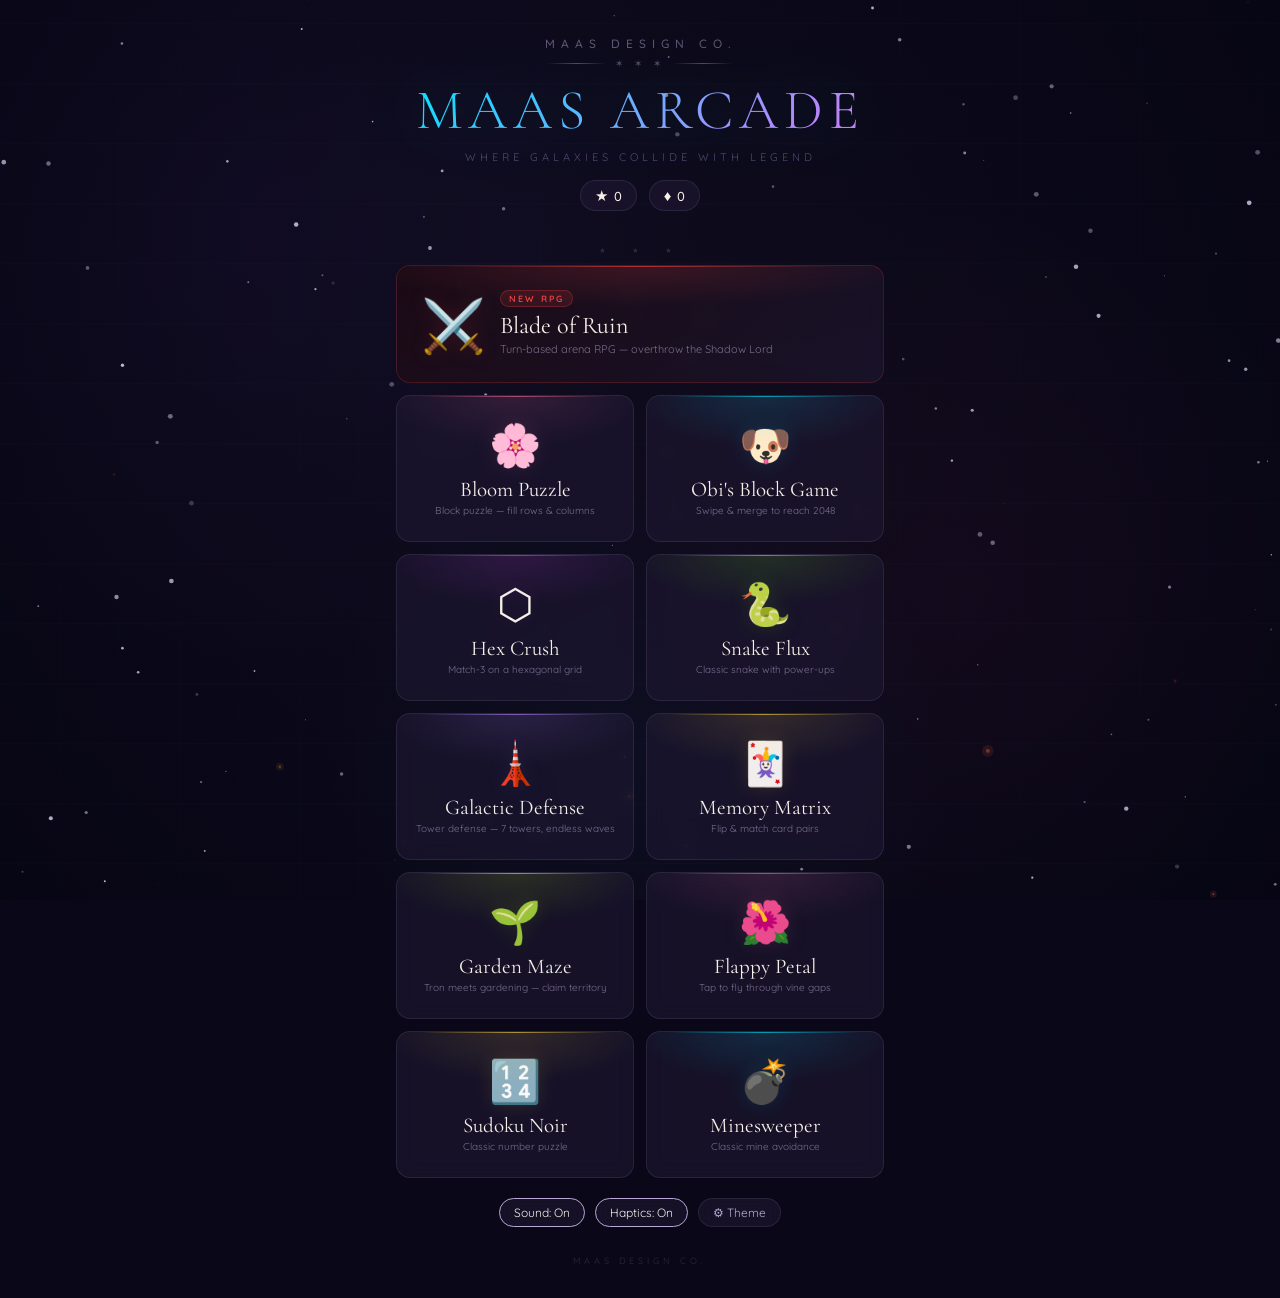
==== commit fb278dc9: "Rebrand to Maas Arcade — add Blade of Ruin RPG, enhance all games - Rebrand hub from Iris Moon to Ma" ====
--- a/index.html
+++ b/index.html
@@ -3,12 +3,12 @@
 <head>
 <meta charset="UTF-8">
 <meta name="viewport" content="width=device-width, initial-scale=1.0, maximum-scale=1.0, user-scalable=no, viewport-fit=cover">
-<title>Iris Moon Arcade</title>
+<title>Maas Arcade</title>
 <link rel="manifest" href="manifest.json">
-<meta name="theme-color" content="#0d0a1a">
+<meta name="theme-color" content="#0a0818">
 <meta name="apple-mobile-web-app-capable" content="yes">
 <meta name="apple-mobile-web-app-status-bar-style" content="black-translucent">
-<meta name="apple-mobile-web-app-title" content="Iris Moon Arcade">
+<meta name="apple-mobile-web-app-title" content="Maas Arcade">
 <link rel="apple-touch-icon" href="icon-192.png">
 <link rel="icon" type="image/svg+xml" href="icon.svg">
 <meta name="format-detection" content="telephone=no">
@@ -18,82 +18,112 @@
   html { position: static; overflow-y: auto; overflow-x: hidden; height: auto; }
   body { position: static; overflow-y: auto; overflow-x: hidden; height: auto; min-height: 100dvh; touch-action: pan-y; }
 
-  .hub-bg {
+  /* ── Epic Animated Background ── */
+  .hub-bg-canvas {
     position: fixed; inset: 0; z-index: 0; pointer-events: none;
-    background:
-      radial-gradient(ellipse 60% 40% at 30% 20%, rgba(74,63,107,0.15) 0%, transparent 70%),
-      radial-gradient(ellipse 50% 50% at 70% 80%, rgba(212,114,140,0.08) 0%, transparent 70%),
-      var(--void);
   }
 
   .hub-container {
     position: relative; z-index: 1;
-    max-width: 500px; margin: 0 auto;
+    max-width: 520px; margin: 0 auto;
     padding: env(safe-area-inset-top) 16px calc(24px + env(safe-area-inset-bottom));
     min-height: 100dvh;
   }
 
-  /* Header */
+  /* ── Header — THE SICKEST TITLE ── */
   .hub-header {
     text-align: center;
-    padding: clamp(16px, 3dvh, 32px) 0 clamp(8px, 1.5dvh, 16px);
+    padding: clamp(18px, 4vw, 36px) 0 clamp(10px, 2vw, 18px);
+    position: relative;
   }
 
   .hub-brand {
-    font-family: var(--font-display); font-size: clamp(10px, 1.4dvh, 13px);
-    font-weight: 300; letter-spacing: 5px; text-transform: uppercase;
-    color: var(--iris-light); opacity: 0.6;
-  }
-
+    font-family: var(--font-ui); font-size: clamp(9px, 2.5vw, 12px);
+    font-weight: 500; letter-spacing: 6px; text-transform: uppercase;
+    color: var(--iris-light); opacity: 0.5;
+  }
+
+  /* Glowing runic separator above title */
+  .hub-rune-line {
+    display: flex; align-items: center; justify-content: center;
+    gap: 8px; padding: 6px 0 2px; opacity: 0.4;
+  }
+  .hub-rune-line .rune-dash {
+    width: clamp(30px, 10vw, 60px); height: 1px;
+    background: linear-gradient(90deg, transparent, var(--iris-light), transparent);
+  }
+  .hub-rune-line .rune-icon {
+    font-size: 10px; color: var(--iris-light); letter-spacing: 4px;
+  }
+
+  /* THE MAIN TITLE */
   .hub-title {
-    font-family: var(--font-display); font-size: clamp(28px, 5dvh, 42px);
-    font-weight: 300; letter-spacing: 3px; margin: 4px 0 8px;
-    background: linear-gradient(135deg, var(--iris-light), var(--neon-rose), var(--moon-gold), var(--neon-cyan));
-    background-size: 300% 300%;
-    animation: gradientShift 8s ease infinite;
+    font-family: var(--font-display); font-size: clamp(36px, 9vw, 56px);
+    font-weight: 300; letter-spacing: 6px; margin: 4px 0 6px;
+    text-transform: uppercase;
+    background: linear-gradient(
+      135deg,
+      #00e5ff 0%, #b388ff 20%, #ff6b9d 40%,
+      #ffd740 60%, #76ff03 80%, #00e5ff 100%
+    );
+    background-size: 400% 400%;
+    animation: titleShift 6s ease infinite;
     -webkit-background-clip: text; -webkit-text-fill-color: transparent; background-clip: text;
-  }
-
-  @keyframes gradientShift {
+    filter: drop-shadow(0 0 30px rgba(0,229,255,0.3));
+    position: relative;
+  }
+
+  @keyframes titleShift {
     0%, 100% { background-position: 0% 50%; }
+    25% { background-position: 50% 0%; }
     50% { background-position: 100% 50%; }
+    75% { background-position: 50% 100%; }
+  }
+
+  /* Subtitle — tagline */
+  .hub-tagline {
+    font-family: var(--font-ui); font-size: clamp(8px, 2.2vw, 11px);
+    letter-spacing: 4px; text-transform: uppercase;
+    color: var(--iris-mid); opacity: 0.6;
+    margin-bottom: 10px;
   }
 
   .hub-currency {
-    display: flex; gap: 16px; justify-content: center; align-items: center;
-    padding: 8px 0;
+    display: flex; gap: 12px; justify-content: center; align-items: center;
+    padding: 6px 0;
   }
 
   .currency-chip {
     display: flex; align-items: center; gap: 6px;
     background: var(--glass-bg); border: 1px solid var(--glass-border);
     border-radius: 20px; padding: 5px 14px;
-    font-family: var(--font-ui); font-size: 14px; font-weight: 500;
+    font-family: var(--font-ui); font-size: 13px; font-weight: 500;
     color: var(--moon-glow);
-  }
-
-  .currency-chip .icon { font-size: 16px; }
-
-  /* Art Nouveau divider */
+    backdrop-filter: blur(10px); -webkit-backdrop-filter: blur(10px);
+  }
+
+  .currency-chip .icon { font-size: 15px; }
+
+  /* ── Ornament ── */
   .ornament {
-    text-align: center; padding: 8px 0; opacity: 0.3;
-    font-size: 18px; letter-spacing: 8px; color: var(--iris-light);
-  }
-
-  /* Game Grid */
+    text-align: center; padding: 6px 0; opacity: 0.2;
+    font-size: 14px; letter-spacing: 10px; color: var(--iris-light);
+  }
+
+  /* ── Game Grid — Holographic cards ── */
   .game-grid {
     display: grid;
     grid-template-columns: repeat(2, 1fr);
     gap: 12px;
-    padding-bottom: 16px;
+    padding-bottom: 12px;
   }
 
   .game-card {
     position: relative;
     background: var(--glass-bg);
     border: 1px solid var(--glass-border);
-    border-radius: 16px;
-    padding: clamp(14px, 2.5dvh, 22px) 12px clamp(12px, 2dvh, 18px);
+    border-radius: 14px;
+    padding: clamp(14px, 3.5vw, 22px) 12px clamp(12px, 3vw, 18px);
     cursor: pointer;
     transition: all 0.3s ease;
     text-decoration: none;
@@ -101,45 +131,58 @@
     display: flex; flex-direction: column; align-items: center;
     text-align: center;
     overflow: hidden;
-  }
-
+    backdrop-filter: blur(10px); -webkit-backdrop-filter: blur(10px);
+  }
+
+  /* Holographic top-edge glow */
   .game-card::before {
     content: '';
+    position: absolute; top: 0; left: 10%; right: 10%; height: 1px;
+    background: linear-gradient(90deg, transparent, var(--card-accent, var(--iris-light)), transparent);
+    opacity: 0.6;
+    border-radius: 1px;
+    pointer-events: none;
+  }
+
+  /* Inner radial glow */
+  .game-card::after {
+    content: '';
     position: absolute; inset: 0;
-    border-radius: 16px;
-    background: radial-gradient(ellipse at 50% 0%, var(--card-glow, rgba(184,169,212,0.08)) 0%, transparent 70%);
+    border-radius: 14px;
+    background: radial-gradient(ellipse 80% 50% at 50% 0%, var(--card-glow, rgba(184,169,212,0.08)) 0%, transparent 70%);
     pointer-events: none;
   }
 
   .game-card:active {
-    transform: scale(0.97);
+    transform: scale(0.96);
     border-color: var(--card-accent, var(--iris-light));
-    box-shadow: 0 0 20px var(--card-glow, rgba(184,169,212,0.15));
+    box-shadow: 0 0 24px var(--card-glow, rgba(184,169,212,0.2)), inset 0 0 16px var(--card-glow, rgba(184,169,212,0.05));
   }
 
   .card-icon {
-    font-size: clamp(28px, 4.5dvh, 40px);
+    font-size: clamp(30px, 8vw, 42px);
     margin-bottom: 6px;
-    filter: drop-shadow(0 0 8px var(--card-glow, rgba(184,169,212,0.3)));
+    filter: drop-shadow(0 0 10px var(--card-glow, rgba(184,169,212,0.4)));
   }
 
   .card-title {
     font-family: var(--font-display);
-    font-size: clamp(16px, 2.5dvh, 22px);
+    font-size: clamp(15px, 3.8vw, 21px);
     font-weight: 400;
     margin-bottom: 2px;
     color: var(--moon-glow);
   }
 
   .card-desc {
-    font-size: clamp(9px, 1.2dvh, 11px);
-    color: var(--iris-light); opacity: 0.7;
+    font-size: clamp(8px, 2vw, 10px);
+    color: var(--iris-light); opacity: 0.6;
     margin-bottom: 6px;
+    line-height: 1.3;
   }
 
   .card-score {
     font-family: var(--font-display);
-    font-size: clamp(12px, 1.8dvh, 16px);
+    font-size: clamp(11px, 2.8vw, 15px);
     color: var(--card-accent, var(--iris-light));
     font-weight: 600;
   }
@@ -155,26 +198,146 @@
   .game-card[data-game="flappy-petal"] { --card-accent: var(--neon-rose); --card-glow: rgba(255,107,157,0.12); }
   .game-card[data-game="sudoku-noir"] { --card-accent: var(--neon-gold); --card-glow: rgba(255,215,64,0.12); }
   .game-card[data-game="minesweeper"] { --card-accent: var(--neon-cyan); --card-glow: rgba(0,229,255,0.12); }
-
-  /* Footer */
-  .hub-footer {
-    text-align: center; padding: 16px 0 8px;
-    font-family: var(--font-display);
-    font-size: 11px; letter-spacing: 3px;
-    color: var(--iris-light); opacity: 0.3;
-  }
-
-  /* Settings toggle */
+  .game-card[data-game="blade-of-ruin"] { --card-accent: #ff4444; --card-glow: rgba(255,68,68,0.15); }
+
+  /* Blade of Ruin card — special full-width featured card */
+  .game-card.featured {
+    grid-column: 1 / -1;
+    flex-direction: row;
+    gap: 14px;
+    padding: clamp(14px, 3vw, 20px) clamp(16px, 4vw, 24px);
+    border: 1px solid rgba(255,68,68,0.2);
+    background: linear-gradient(135deg, rgba(40,10,10,0.5), var(--glass-bg));
+  }
+
+  .game-card.featured .card-icon {
+    font-size: clamp(38px, 10vw, 52px);
+    margin-bottom: 0;
+  }
+
+  .game-card.featured .featured-info {
+    text-align: left; flex: 1;
+  }
+
+  .game-card.featured .card-title {
+    font-size: clamp(18px, 4.5vw, 24px);
+  }
+
+  .game-card.featured .card-desc {
+    font-size: clamp(9px, 2.2vw, 11px);
+  }
+
+  .featured-badge {
+    font-family: var(--font-ui);
+    font-size: clamp(7px, 1.8vw, 9px);
+    font-weight: 600;
+    letter-spacing: 2px;
+    text-transform: uppercase;
+    color: #ff4444;
+    background: rgba(255,68,68,0.12);
+    border: 1px solid rgba(255,68,68,0.25);
+    border-radius: 10px;
+    padding: 2px 8px;
+    display: inline-block;
+    margin-bottom: 4px;
+  }
+
+  /* ── Settings Row ── */
   .settings-row {
-    display: flex; justify-content: center; gap: 12px; padding: 8px 0 16px;
+    display: flex; justify-content: center; gap: 10px; padding: 8px 0 14px;
+    flex-wrap: wrap;
   }
   .setting-btn {
     background: var(--glass-bg); border: 1px solid var(--glass-border);
     border-radius: 20px; padding: 6px 14px; cursor: pointer;
     font-family: var(--font-ui); font-size: 12px; color: var(--iris-light);
     transition: all 0.3s ease;
+    backdrop-filter: blur(10px); -webkit-backdrop-filter: blur(10px);
   }
   .setting-btn.active { border-color: var(--iris-light); color: var(--moon-glow); }
+  .setting-btn:active { transform: scale(0.95); }
+
+  /* ── Theme Picker Modal ── */
+  .theme-modal-backdrop {
+    position: fixed; inset: 0; z-index: 200;
+    background: rgba(0,0,0,0.7);
+    backdrop-filter: blur(12px); -webkit-backdrop-filter: blur(12px);
+    display: flex; align-items: center; justify-content: center;
+    opacity: 0; pointer-events: none;
+    transition: opacity 0.3s ease;
+  }
+  .theme-modal-backdrop.visible { opacity: 1; pointer-events: all; }
+
+  .theme-modal {
+    background: var(--glass-bg);
+    border: 1px solid var(--glass-border);
+    border-radius: 20px;
+    padding: clamp(20px, 5vw, 32px);
+    width: min(90vw, 380px);
+    backdrop-filter: blur(20px); -webkit-backdrop-filter: blur(20px);
+    animation: fadeInUp 0.3s ease;
+  }
+
+  .theme-modal-title {
+    font-family: var(--font-display);
+    font-size: clamp(20px, 5vw, 28px);
+    font-weight: 300; letter-spacing: 2px;
+    text-align: center; margin-bottom: 16px;
+    color: var(--moon-glow);
+  }
+
+  .theme-grid {
+    display: grid; grid-template-columns: 1fr 1fr; gap: 10px;
+    margin-bottom: 16px;
+  }
+
+  .theme-card {
+    background: rgba(20,16,36,0.6);
+    border: 2px solid var(--glass-border);
+    border-radius: 12px;
+    padding: 12px 10px;
+    cursor: pointer;
+    transition: all 0.3s ease;
+    text-align: center;
+  }
+  .theme-card.active {
+    border-color: var(--moon-gold);
+    box-shadow: 0 0 16px rgba(212,168,106,0.3);
+  }
+  .theme-card:active { transform: scale(0.96); }
+
+  .theme-swatches {
+    display: flex; gap: 4px; justify-content: center; margin-bottom: 6px;
+  }
+  .theme-swatch {
+    width: 20px; height: 20px; border-radius: 50%;
+    border: 1px solid rgba(255,255,255,0.1);
+  }
+
+  .theme-card-name {
+    font-family: var(--font-ui);
+    font-size: clamp(10px, 2.5vw, 12px);
+    font-weight: 500; color: var(--moon-glow);
+    letter-spacing: 1px;
+  }
+
+  .theme-close-btn {
+    display: block; margin: 0 auto;
+    font-family: var(--font-ui); font-size: 13px; font-weight: 500;
+    color: var(--iris-light); background: transparent;
+    border: 1px solid var(--glass-border); border-radius: 20px;
+    padding: 8px 24px; cursor: pointer;
+    transition: all 0.3s ease;
+  }
+  .theme-close-btn:active { background: var(--glass-bg); }
+
+  /* ── Footer ── */
+  .hub-footer {
+    text-align: center; padding: 14px 0 8px;
+    font-family: var(--font-ui);
+    font-size: 9px; letter-spacing: 4px; text-transform: uppercase;
+    color: var(--iris-light); opacity: 0.2;
+  }
 
   @media (max-width: 360px) {
     .hub-container { padding-left: 10px; padding-right: 10px; }
@@ -184,38 +347,55 @@
 </head>
 <body class="hub-page">
 
-<div class="hub-bg"></div>
+<canvas class="hub-bg-canvas" id="hub-bg"></canvas>
 
 <div class="hub-container">
   <div class="hub-header">
-    <div class="hub-brand">Iris Moon Design Co.</div>
-    <div class="hub-title">Iris Moon Arcade</div>
+    <div class="hub-brand">Maas Design Co.</div>
+    <div class="hub-rune-line">
+      <span class="rune-dash"></span>
+      <span class="rune-icon">&#10038; &#10038; &#10038;</span>
+      <span class="rune-dash"></span>
+    </div>
+    <div class="hub-title">MAAS ARCADE</div>
+    <div class="hub-tagline">Where Galaxies Collide With Legend</div>
     <div class="hub-currency">
-      <div class="currency-chip"><span class="icon">&#127801;</span> <span id="petals">0</span></div>
-      <div class="currency-chip"><span class="icon">&#127804;</span> <span id="blooms">0</span></div>
+      <div class="currency-chip"><span class="icon">&#9733;</span> <span id="petals">0</span></div>
+      <div class="currency-chip"><span class="icon">&#9830;</span> <span id="blooms">0</span></div>
     </div>
   </div>
 
-  <div class="ornament">&#9753; &#9753; &#9753;</div>
+  <div class="ornament">&#8902; &#8902; &#8902;</div>
 
   <div class="game-grid" id="game-grid"></div>
 
   <div class="settings-row">
     <button class="setting-btn active" id="btn-sound">Sound: On</button>
     <button class="setting-btn active" id="btn-haptics">Haptics: On</button>
+    <button class="setting-btn" id="btn-theme">&#9881; Theme</button>
   </div>
 
-  <div class="hub-footer">IRIS MOON DESIGN CO.</div>
+  <div class="hub-footer">MAAS DESIGN CO.</div>
+</div>
+
+<!-- Theme Picker Modal -->
+<div class="theme-modal-backdrop" id="theme-modal">
+  <div class="theme-modal">
+    <div class="theme-modal-title">Choose Theme</div>
+    <div class="theme-grid" id="theme-grid"></div>
+    <button class="theme-close-btn" id="theme-close">Close</button>
+  </div>
 </div>
 
 <script src="shared.js"></script>
 <script>
 const GAMES = [
+  { id: 'blade-of-ruin', icon: '\u2694\uFE0F', name: 'Blade of Ruin', desc: 'Turn-based arena RPG — overthrow the Shadow Lord', featured: true },
   { id: 'bloom-puzzle', icon: '\u{1F338}', name: 'Bloom Puzzle', desc: 'Block puzzle — fill rows & columns' },
-  { id: 'neon-2048', icon: '\u{1F4A0}', name: 'Neon 2048', desc: 'Swipe & merge to reach 2048' },
+  { id: 'neon-2048', icon: '\u{1F436}', name: "Obi's Block Game", desc: 'Swipe & merge to reach 2048' },
   { id: 'hex-crush', icon: '\u{2B21}', name: 'Hex Crush', desc: 'Match-3 on a hexagonal grid' },
   { id: 'snake-flux', icon: '\u{1F40D}', name: 'Snake Flux', desc: 'Classic snake with power-ups' },
-  { id: 'void-defense', icon: '\u{1F5FC}', name: 'Void Defense', desc: 'Tower defense — 6 towers, 8 enemies' },
+  { id: 'void-defense', icon: '\u{1F5FC}', name: 'Galactic Defense', desc: 'Tower defense — 7 towers, endless waves' },
   { id: 'memory-matrix', icon: '\u{1F0CF}', name: 'Memory Matrix', desc: 'Flip & match card pairs' },
   { id: 'garden-maze', icon: '\u{1F331}', name: 'Garden Maze', desc: 'Tron meets gardening — claim territory' },
   { id: 'flappy-petal', icon: '\u{1F33A}', name: 'Flappy Petal', desc: 'Tap to fly through vine gaps' },
@@ -233,15 +413,28 @@
   GAMES.forEach(g => {
     const best = data.scores[g.id]?.best || 0;
     const card = document.createElement('a');
-    card.className = 'game-card';
+    card.className = 'game-card' + (g.featured ? ' featured' : '');
     card.dataset.game = g.id;
     card.href = 'games/' + g.id + '.html';
-    card.innerHTML = `
-      <div class="card-icon">${g.icon}</div>
-      <div class="card-title">${g.name}</div>
-      <div class="card-desc">${g.desc}</div>
-      ${best > 0 ? `<div class="card-score">Best: ${best}</div>` : ''}
-    `;
+
+    if (g.featured) {
+      card.innerHTML = `
+        <div class="card-icon">${g.icon}</div>
+        <div class="featured-info">
+          <div class="featured-badge">New RPG</div>
+          <div class="card-title">${g.name}</div>
+          <div class="card-desc">${g.desc}</div>
+          ${best > 0 ? `<div class="card-score">Best: ${best}</div>` : ''}
+        </div>
+      `;
+    } else {
+      card.innerHTML = `
+        <div class="card-icon">${g.icon}</div>
+        <div class="card-title">${g.name}</div>
+        <div class="card-desc">${g.desc}</div>
+        ${best > 0 ? `<div class="card-score">Best: ${best}</div>` : ''}
+      `;
+    }
     grid.appendChild(card);
   });
 
@@ -267,6 +460,218 @@
   };
 }
 
+// ── Theme Picker ──
+function renderThemePicker() {
+  const grid = document.getElementById('theme-grid');
+  grid.innerHTML = '';
+  const current = ThemeManager.getTheme();
+
+  const swatchColors = {
+    'void-neon': ['#0a0818', '#4a3f6b', '#b8a9d4', '#d4a86a'],
+    'hyperspace': ['#020a14', '#1a4a7a', '#7abcf0', '#6ac4ff'],
+    'mirkwood': ['#060d08', '#2a5a38', '#7acc8e', '#c9a84c'],
+    'mordor-forge': ['#140804', '#6a3a1a', '#e0a060', '#ff8c00'],
+  };
+
+  for (const [key, theme] of Object.entries(ThemeManager.HUB_THEMES)) {
+    const card = document.createElement('div');
+    card.className = 'theme-card' + (key === current ? ' active' : '');
+
+    const colors = swatchColors[key] || ['#333','#666','#999','#ccc'];
+    card.innerHTML = `
+      <div class="theme-swatches">
+        ${colors.map(c => `<div class="theme-swatch" style="background:${c}"></div>`).join('')}
+      </div>
+      <div class="theme-card-name">${theme.label}</div>
+    `;
+
+    card.onclick = () => {
+      ThemeManager.setTheme(key);
+      renderThemePicker();
+      renderHub();
+    };
+
+    grid.appendChild(card);
+  }
+}
+
+document.getElementById('btn-theme').onclick = () => {
+  renderThemePicker();
+  document.getElementById('theme-modal').classList.add('visible');
+};
+
+document.getElementById('theme-close').onclick = () => {
+  document.getElementById('theme-modal').classList.remove('visible');
+};
+
+document.getElementById('theme-modal').onclick = (e) => {
+  if (e.target === document.getElementById('theme-modal')) {
+    document.getElementById('theme-modal').classList.remove('visible');
+  }
+};
+
+// ── Epic Background — Starfield + Grid + Nebula + Particles ──
+(() => {
+  const canvas = document.getElementById('hub-bg');
+  const ctx = canvas.getContext('2d');
+  const DPR = Math.min(window.devicePixelRatio || 1, 2);
+  let W, H;
+
+  // Stars
+  const stars = [];
+  const STAR_COUNT = 120;
+
+  // Grid lines (Tron effect)
+  let gridPhase = 0;
+
+  // Ember particles
+  const embers = [];
+  const EMBER_COUNT = 20;
+
+  function resize() {
+    W = window.innerWidth;
+    H = window.innerHeight;
+    canvas.width = W * DPR;
+    canvas.height = H * DPR;
+    canvas.style.width = W + 'px';
+    canvas.style.height = H + 'px';
+    ctx.setTransform(DPR, 0, 0, DPR, 0, 0);
+  }
+
+  function init() {
+    resize();
+    // Generate stars
+    for (let i = 0; i < STAR_COUNT; i++) {
+      stars.push({
+        x: Math.random() * W,
+        y: Math.random() * H,
+        size: 0.5 + Math.random() * 2,
+        speed: 0.02 + Math.random() * 0.08,
+        alpha: 0.2 + Math.random() * 0.6,
+        phase: Math.random() * Math.PI * 2,
+        twinkle: Math.random() < 0.15,
+      });
+    }
+    // Generate embers
+    for (let i = 0; i < EMBER_COUNT; i++) {
+      embers.push({
+        x: Math.random() * W,
+        y: Math.random() * H,
+        vx: (Math.random() - 0.5) * 0.3,
+        vy: -0.2 - Math.random() * 0.5,
+        size: 1 + Math.random() * 2.5,
+        life: Math.random(),
+        color: Math.random() > 0.5 ? '#ff6b4a' : '#ffaa33',
+      });
+    }
+  }
+
+  function drawBackground() {
+    // Deep void gradient
+    const bgGrad = ctx.createRadialGradient(W * 0.4, H * 0.3, 0, W * 0.5, H * 0.5, Math.max(W, H) * 0.8);
+    bgGrad.addColorStop(0, '#0f0c1e');
+    bgGrad.addColorStop(0.5, '#0a0818');
+    bgGrad.addColorStop(1, '#050410');
+    ctx.fillStyle = bgGrad;
+    ctx.fillRect(0, 0, W, H);
+
+    // Nebula clouds
+    const nebulae = [
+      { x: W * 0.2, y: H * 0.25, r: W * 0.35, c: '80,40,160' },
+      { x: W * 0.75, y: H * 0.65, r: W * 0.3, c: '160,40,80' },
+      { x: W * 0.5, y: H * 0.85, r: W * 0.25, c: '40,100,160' },
+    ];
+    for (const n of nebulae) {
+      const ng = ctx.createRadialGradient(n.x, n.y, 0, n.x, n.y, n.r);
+      ng.addColorStop(0, `rgba(${n.c},0.06)`);
+      ng.addColorStop(1, `rgba(${n.c},0)`);
+      ctx.fillStyle = ng;
+      ctx.fillRect(0, 0, W, H);
+    }
+  }
+
+  function drawStars(t) {
+    for (const s of stars) {
+      let alpha = s.alpha;
+      if (s.twinkle) {
+        alpha *= 0.5 + 0.5 * Math.sin(t * 2 + s.phase);
+      }
+      ctx.globalAlpha = alpha;
+      ctx.fillStyle = '#e8e0ff';
+      ctx.beginPath();
+      ctx.arc(s.x, s.y, s.size, 0, Math.PI * 2);
+      ctx.fill();
+    }
+    ctx.globalAlpha = 1;
+  }
+
+  function drawGrid(t) {
+    gridPhase = t * 0.15;
+    ctx.globalAlpha = 0.04;
+    ctx.strokeStyle = '#00e5ff';
+    ctx.lineWidth = 0.5;
+
+    const spacing = 60;
+    // Horizontal lines scrolling down
+    const offset = (gridPhase * 40) % spacing;
+    for (let y = -spacing + offset; y < H + spacing; y += spacing) {
+      ctx.beginPath();
+      ctx.moveTo(0, y);
+      ctx.lineTo(W, y);
+      ctx.stroke();
+    }
+    // Vertical lines
+    for (let x = 0; x < W; x += spacing) {
+      ctx.beginPath();
+      ctx.moveTo(x, 0);
+      ctx.lineTo(x, H);
+      ctx.stroke();
+    }
+    ctx.globalAlpha = 1;
+  }
+
+  function drawEmbers(t) {
+    for (const e of embers) {
+      e.x += e.vx;
+      e.y += e.vy;
+      e.life -= 0.003;
+
+      if (e.life <= 0 || e.y < -10) {
+        e.x = Math.random() * W;
+        e.y = H + 10;
+        e.life = 0.5 + Math.random() * 0.5;
+      }
+
+      ctx.globalAlpha = e.life * 0.5;
+      ctx.fillStyle = e.color;
+      ctx.beginPath();
+      ctx.arc(e.x, e.y, e.size * e.life, 0, Math.PI * 2);
+      ctx.fill();
+
+      // Glow
+      ctx.globalAlpha = e.life * 0.15;
+      ctx.beginPath();
+      ctx.arc(e.x, e.y, e.size * e.life * 3, 0, Math.PI * 2);
+      ctx.fill();
+    }
+    ctx.globalAlpha = 1;
+  }
+
+  function animate() {
+    const t = Date.now() * 0.001;
+    ctx.clearRect(0, 0, W, H);
+    drawBackground();
+    drawGrid(t);
+    drawStars(t);
+    drawEmbers(t);
+    requestAnimationFrame(animate);
+  }
+
+  window.addEventListener('resize', resize);
+  init();
+  animate();
+})();
+
 renderHub();
 
 // Service Worker
--- a/shared.css
+++ b/shared.css
@@ -1,6 +1,6 @@
 /* ═══════════════════════════════════════════════════════════════
-   IRIS MOON ARCADE — Design System
-   "Neon Art Nouveau" — futuristic + ornamental
+   MAAS ARCADE — Design System
+   "Star Wars × Lord of the Rings × Tron" — epic sci-fantasy neon
    ═══════════════════════════════════════════════════════════════ */
 
 @import url('https://fonts.googleapis.com/css2?family=Cormorant+Garamond:ital,wght@0,300;0,400;0,600;1,300;1,400&family=Quicksand:wght@300;400;500;600&display=swap');
@@ -448,6 +448,15 @@
   to { transform: rotate(360deg); }
 }
 
+@keyframes screenShake {
+  0%, 100% { transform: translate(0, 0); }
+  10% { transform: translate(-3px, 2px); }
+  30% { transform: translate(3px, -2px); }
+  50% { transform: translate(-2px, -1px); }
+  70% { transform: translate(2px, 1px); }
+  90% { transform: translate(-1px, -1px); }
+}
+
 /* ── Difficulty / Level Selector ── */
 .difficulty-selector {
   display: flex;
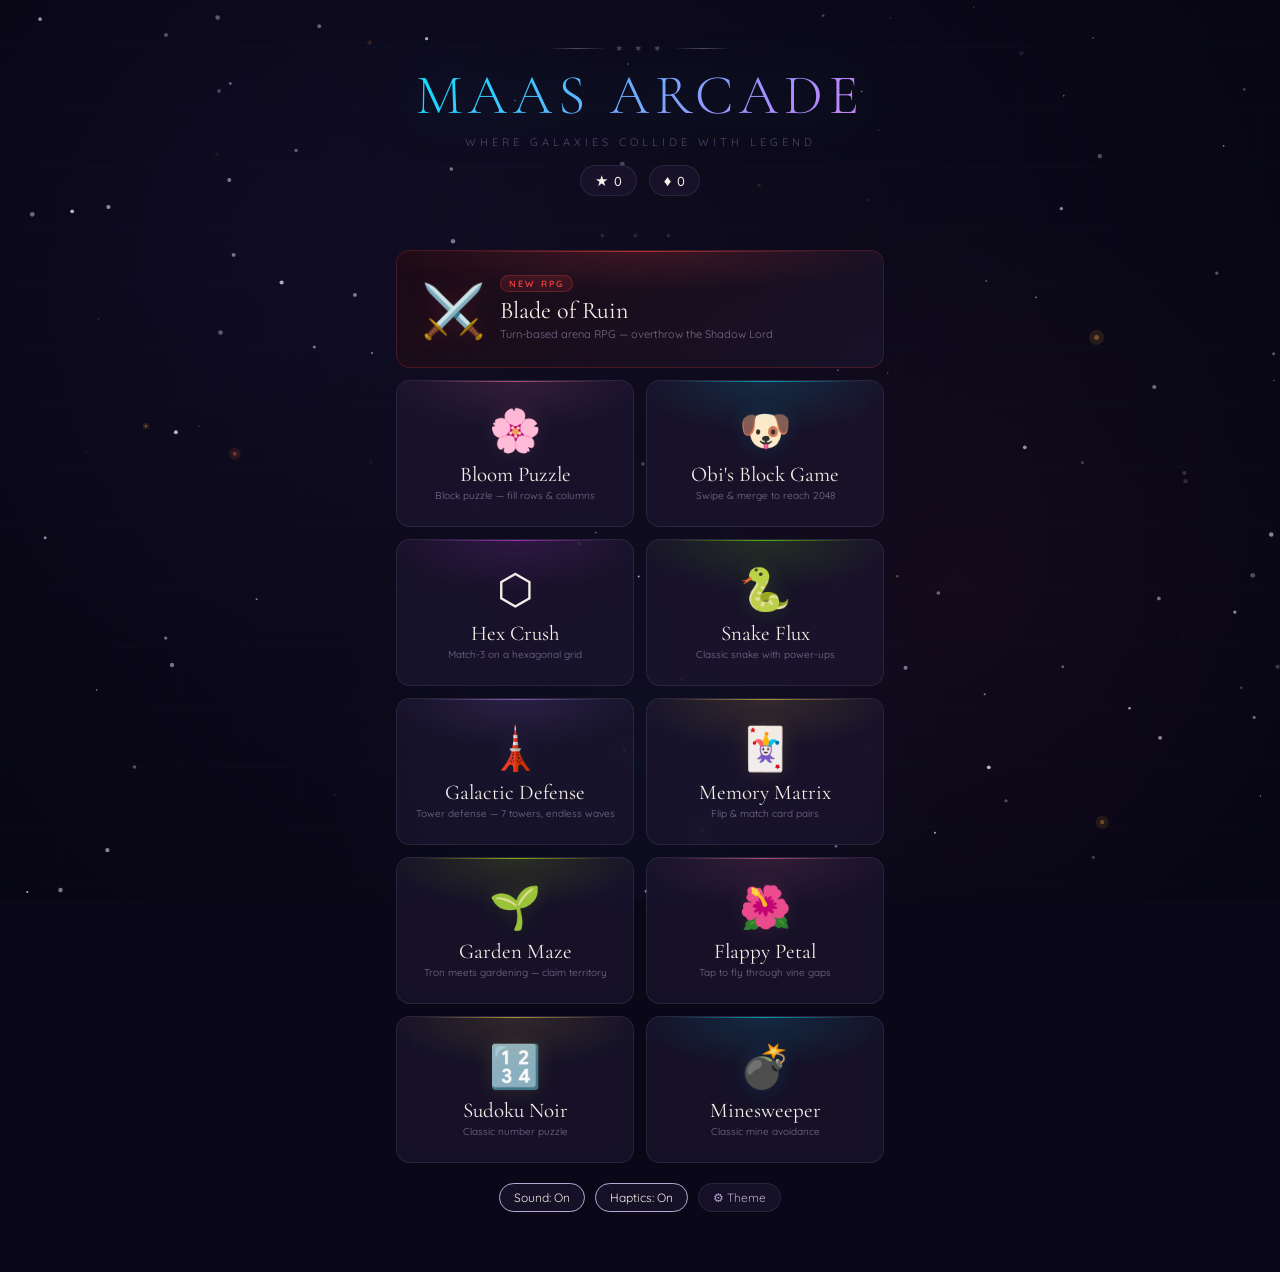
==== commit de32b12a: "Fix back buttons, remove Maas Design Co., optimize Obi photo - Add back-to-arcade button on Blade of" ====
--- a/index.html
+++ b/index.html
@@ -351,7 +351,7 @@
 
 <div class="hub-container">
   <div class="hub-header">
-    <div class="hub-brand">Maas Design Co.</div>
+    <div class="hub-brand"></div>
     <div class="hub-rune-line">
       <span class="rune-dash"></span>
       <span class="rune-icon">&#10038; &#10038; &#10038;</span>
@@ -375,7 +375,7 @@
     <button class="setting-btn" id="btn-theme">&#9881; Theme</button>
   </div>
 
-  <div class="hub-footer">MAAS DESIGN CO.</div>
+  <div class="hub-footer"></div>
 </div>
 
 <!-- Theme Picker Modal -->
--- a/shared.css
+++ b/shared.css
@@ -166,6 +166,7 @@
   width: 100%;
   position: relative;
   padding: 0 var(--spacing-md);
+  z-index: 15;
 }
 
 .btn-back {
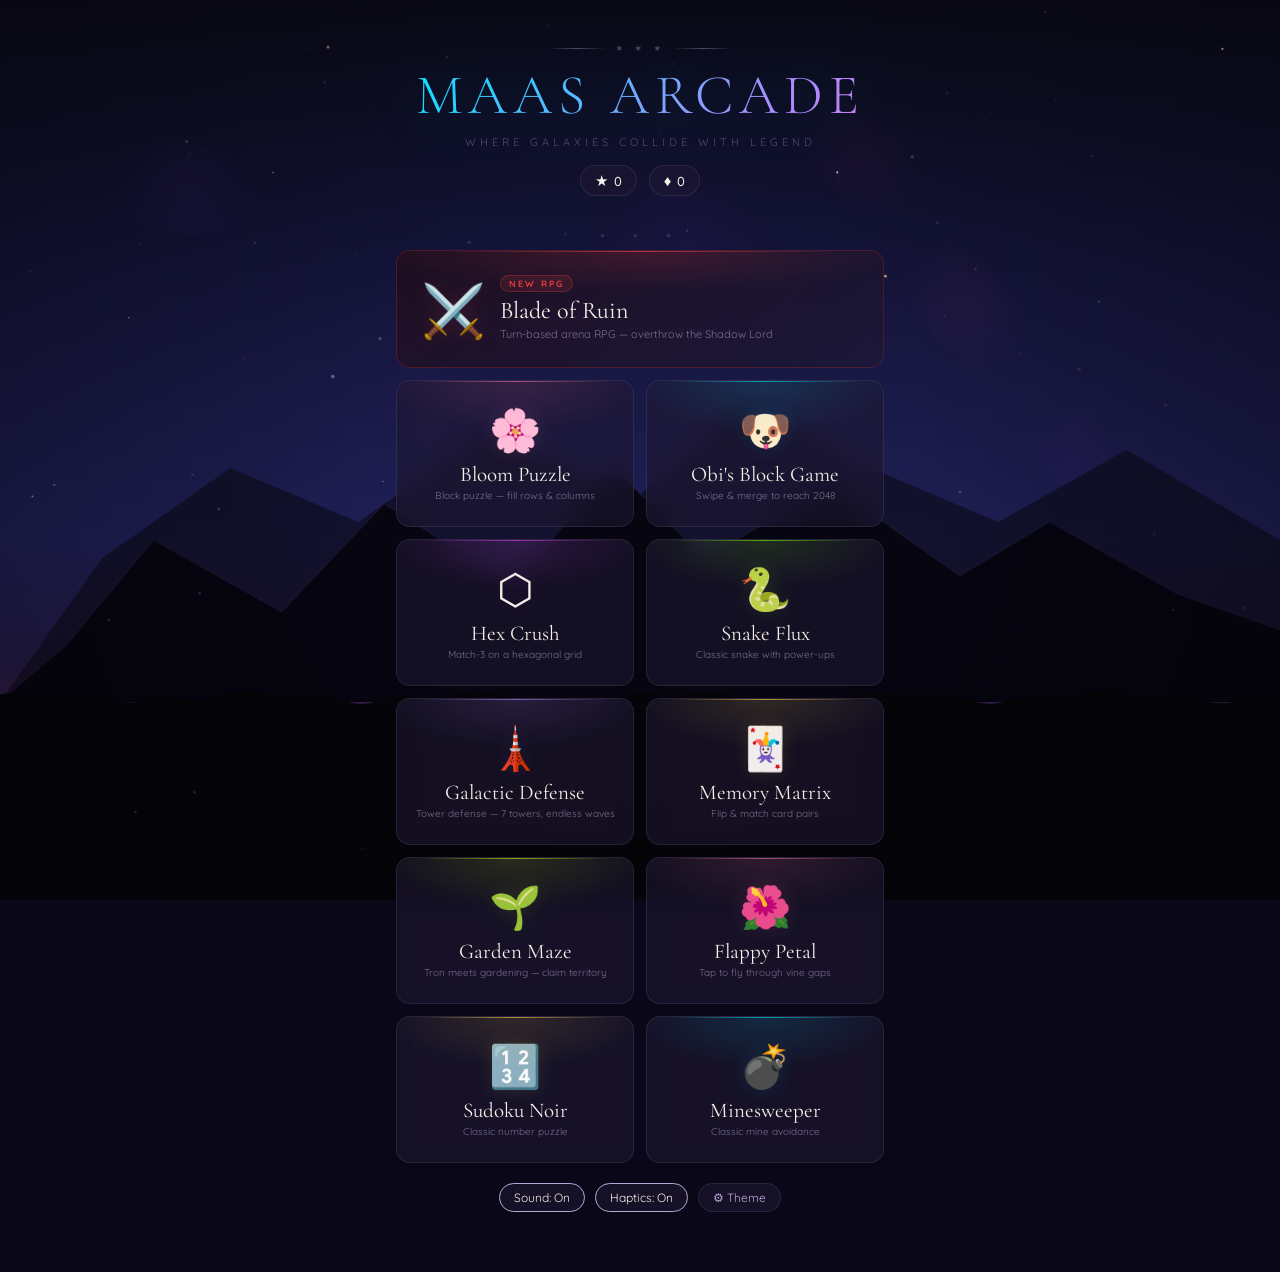
==== commit 72734de1: "Rewrite AmbientBackground — cinematic mountains, nebula, starfield Replace the simple floating-parti" ====
--- a/index.html
+++ b/index.html
@@ -510,23 +510,14 @@
   }
 };
 
-// ── Epic Background — Starfield + Grid + Nebula + Particles ──
+// ── Cinematic Background — Mountains + Nebula + Starfield ──
 (() => {
   const canvas = document.getElementById('hub-bg');
   const ctx = canvas.getContext('2d');
   const DPR = Math.min(window.devicePixelRatio || 1, 2);
   let W, H;
-
-  // Stars
   const stars = [];
-  const STAR_COUNT = 120;
-
-  // Grid lines (Tron effect)
-  let gridPhase = 0;
-
-  // Ember particles
-  const embers = [];
-  const EMBER_COUNT = 20;
+  const particles = [];
 
   function resize() {
     W = window.innerWidth;
@@ -540,130 +531,137 @@
 
   function init() {
     resize();
-    // Generate stars
-    for (let i = 0; i < STAR_COUNT; i++) {
+    for (let i = 0; i < 80; i++) {
       stars.push({
-        x: Math.random() * W,
-        y: Math.random() * H,
-        size: 0.5 + Math.random() * 2,
-        speed: 0.02 + Math.random() * 0.08,
-        alpha: 0.2 + Math.random() * 0.6,
+        x: Math.random(), y: Math.random() * 0.72,
+        size: 0.4 + Math.random() * 1.4,
         phase: Math.random() * Math.PI * 2,
-        twinkle: Math.random() < 0.15,
+        twinkle: 0.15 + Math.random() * 0.6,
+        color: i % 5 === 0 ? '#aaccff' : i % 7 === 0 ? '#ffddaa' : '#ffffff',
       });
     }
-    // Generate embers
-    for (let i = 0; i < EMBER_COUNT; i++) {
-      embers.push({
-        x: Math.random() * W,
-        y: Math.random() * H,
-        vx: (Math.random() - 0.5) * 0.3,
-        vy: -0.2 - Math.random() * 0.5,
-        size: 1 + Math.random() * 2.5,
-        life: Math.random(),
-        color: Math.random() > 0.5 ? '#ff6b4a' : '#ffaa33',
+    for (let i = 0; i < 25; i++) {
+      particles.push({
+        x: Math.random(), y: Math.random(),
+        speed: 0.006 + Math.random() * 0.012,
+        phase: Math.random() * Math.PI * 2,
+        color: i % 3 === 0 ? '#cc8844' : i % 3 === 1 ? '#8866cc' : '#6688cc',
       });
     }
   }
 
-  function drawBackground() {
-    // Deep void gradient
-    const bgGrad = ctx.createRadialGradient(W * 0.4, H * 0.3, 0, W * 0.5, H * 0.5, Math.max(W, H) * 0.8);
-    bgGrad.addColorStop(0, '#0f0c1e');
-    bgGrad.addColorStop(0.5, '#0a0818');
-    bgGrad.addColorStop(1, '#050410');
-    ctx.fillStyle = bgGrad;
+  function animate() {
+    const now = Date.now() * 0.001;
+    ctx.clearRect(0, 0, W, H);
+
+    // Sky gradient
+    const sky = ctx.createLinearGradient(0, 0, 0, H);
+    sky.addColorStop(0, '#0a0a18');
+    sky.addColorStop(0.3, '#14143a');
+    sky.addColorStop(0.6, '#1f1f56');
+    sky.addColorStop(0.85, '#2a1a40');
+    sky.addColorStop(1, '#1a0c20');
+    ctx.fillStyle = sky;
     ctx.fillRect(0, 0, W, H);
 
+    // Stars
+    for (const s of stars) {
+      const alpha = s.twinkle * (0.5 + 0.5 * Math.sin(now * 1.5 + s.phase));
+      ctx.globalAlpha = alpha;
+      ctx.fillStyle = s.color;
+      ctx.beginPath(); ctx.arc(s.x * W, s.y * H, s.size, 0, Math.PI * 2); ctx.fill();
+    }
+    ctx.globalAlpha = 1;
+
+    // Shooting star
+    const shootCycle = (now * 0.15) % 12;
+    if (shootCycle < 0.6) {
+      ctx.save();
+      const sp = shootCycle / 0.6;
+      ctx.globalAlpha = (1 - sp) * 0.5;
+      ctx.strokeStyle = '#fff'; ctx.lineWidth = 1.5;
+      const sx = W * 0.2 + sp * W * 0.5, sy = H * 0.04 + sp * H * 0.18;
+      ctx.beginPath(); ctx.moveTo(sx, sy); ctx.lineTo(sx - 35, sy - 10); ctx.stroke();
+      ctx.restore();
+    }
+
     // Nebula clouds
-    const nebulae = [
-      { x: W * 0.2, y: H * 0.25, r: W * 0.35, c: '80,40,160' },
-      { x: W * 0.75, y: H * 0.65, r: W * 0.3, c: '160,40,80' },
-      { x: W * 0.5, y: H * 0.85, r: W * 0.25, c: '40,100,160' },
+    const neb = [
+      [0.18,0.22,90,'80,40,140'], [0.50,0.28,110,'60,30,120'],
+      [0.78,0.35,85,'120,40,100'], [0.35,0.45,70,'50,25,100'],
+      [0.65,0.18,80,'100,30,80'], [0.88,0.50,65,'70,35,130'],
     ];
-    for (const n of nebulae) {
-      const ng = ctx.createRadialGradient(n.x, n.y, 0, n.x, n.y, n.r);
-      ng.addColorStop(0, `rgba(${n.c},0.06)`);
-      ng.addColorStop(1, `rgba(${n.c},0)`);
+    for (const [rx,ry,r,c] of neb) {
+      const nx = W * rx + Math.sin(now * 0.08 + rx * 10) * W * 0.04;
+      const ny = H * ry + Math.cos(now * 0.06 + ry * 10) * 12;
+      const ng = ctx.createRadialGradient(nx, ny, 5, nx, ny, r);
+      ng.addColorStop(0, `rgba(${c},0.1)`);
+      ng.addColorStop(0.5, `rgba(${c},0.04)`);
+      ng.addColorStop(1, 'transparent');
       ctx.fillStyle = ng;
-      ctx.fillRect(0, 0, W, H);
-    }
-  }
-
-  function drawStars(t) {
-    for (const s of stars) {
-      let alpha = s.alpha;
-      if (s.twinkle) {
-        alpha *= 0.5 + 0.5 * Math.sin(t * 2 + s.phase);
-      }
-      ctx.globalAlpha = alpha;
-      ctx.fillStyle = '#e8e0ff';
-      ctx.beginPath();
-      ctx.arc(s.x, s.y, s.size, 0, Math.PI * 2);
-      ctx.fill();
+      ctx.beginPath(); ctx.ellipse(nx, ny, r, r * 0.5, rx, 0, Math.PI * 2); ctx.fill();
+    }
+
+    // Horizon glow
+    const horizY = H * 0.78;
+    const hg = ctx.createLinearGradient(0, horizY - 50, 0, horizY + 15);
+    hg.addColorStop(0, 'transparent');
+    hg.addColorStop(0.5, 'rgba(140,40,80,0.08)');
+    hg.addColorStop(0.8, 'rgba(180,50,90,0.1)');
+    hg.addColorStop(1, 'rgba(100,30,60,0.05)');
+    ctx.fillStyle = hg;
+    ctx.fillRect(0, horizY - 50, W, 65);
+
+    // Far mountains
+    ctx.save();
+    ctx.globalAlpha = 0.55; ctx.fillStyle = '#0a0810';
+    ctx.beginPath(); ctx.moveTo(0, horizY);
+    const fp = [0.08,0.62, 0.18,0.52, 0.28,0.58, 0.38,0.48, 0.50,0.55, 0.58,0.45, 0.68,0.52, 0.78,0.58, 0.88,0.50, 1.0,0.60];
+    for (let i = 0; i < fp.length; i += 2) ctx.lineTo(W * fp[i], H * fp[i+1]);
+    ctx.lineTo(W, horizY); ctx.closePath(); ctx.fill();
+    // Near mountains
+    ctx.globalAlpha = 1; ctx.fillStyle = '#060510';
+    ctx.beginPath(); ctx.moveTo(0, horizY);
+    const np = [0.05,0.72, 0.12,0.60, 0.22,0.68, 0.30,0.56, 0.40,0.65, 0.48,0.52, 0.55,0.62, 0.65,0.54, 0.75,0.64, 0.82,0.58, 0.92,0.66, 1.0,0.70];
+    for (let i = 0; i < np.length; i += 2) ctx.lineTo(W * np[i], H * np[i+1]);
+    ctx.lineTo(W, horizY); ctx.closePath(); ctx.fill();
+    // Ridgeline highlight
+    ctx.strokeStyle = 'rgba(140,120,180,0.06)'; ctx.lineWidth = 1.5;
+    ctx.beginPath();
+    for (let i = 0; i < np.length; i += 2) {
+      if (i === 0) ctx.moveTo(W * np[i], H * np[i+1]);
+      else ctx.lineTo(W * np[i], H * np[i+1]);
+    }
+    ctx.stroke();
+    ctx.restore();
+
+    // Treeline
+    ctx.save(); ctx.fillStyle = '#050408';
+    ctx.beginPath(); ctx.moveTo(0, horizY);
+    for (let x = 0; x <= W; x += 8) {
+      const th = 5 + Math.sin(x * 0.03) * 4 + Math.sin(x * 0.08 + 1) * 3;
+      ctx.lineTo(x, horizY - th);
+    }
+    ctx.lineTo(W, horizY); ctx.lineTo(W, H); ctx.lineTo(0, H); ctx.closePath(); ctx.fill();
+    ctx.restore();
+
+    // Magic particles
+    for (const p of particles) {
+      p.y -= p.speed;
+      if (p.y < -0.05) { p.y = 1.05; p.x = Math.random(); }
+      ctx.globalAlpha = 0.2 + Math.sin(now * 2 + p.phase) * 0.1;
+      ctx.fillStyle = p.color;
+      ctx.beginPath(); ctx.arc(p.x * W, p.y * H, 1.3, 0, Math.PI * 2); ctx.fill();
     }
     ctx.globalAlpha = 1;
-  }
-
-  function drawGrid(t) {
-    gridPhase = t * 0.15;
-    ctx.globalAlpha = 0.04;
-    ctx.strokeStyle = '#00e5ff';
-    ctx.lineWidth = 0.5;
-
-    const spacing = 60;
-    // Horizontal lines scrolling down
-    const offset = (gridPhase * 40) % spacing;
-    for (let y = -spacing + offset; y < H + spacing; y += spacing) {
-      ctx.beginPath();
-      ctx.moveTo(0, y);
-      ctx.lineTo(W, y);
-      ctx.stroke();
-    }
-    // Vertical lines
-    for (let x = 0; x < W; x += spacing) {
-      ctx.beginPath();
-      ctx.moveTo(x, 0);
-      ctx.lineTo(x, H);
-      ctx.stroke();
-    }
-    ctx.globalAlpha = 1;
-  }
-
-  function drawEmbers(t) {
-    for (const e of embers) {
-      e.x += e.vx;
-      e.y += e.vy;
-      e.life -= 0.003;
-
-      if (e.life <= 0 || e.y < -10) {
-        e.x = Math.random() * W;
-        e.y = H + 10;
-        e.life = 0.5 + Math.random() * 0.5;
-      }
-
-      ctx.globalAlpha = e.life * 0.5;
-      ctx.fillStyle = e.color;
-      ctx.beginPath();
-      ctx.arc(e.x, e.y, e.size * e.life, 0, Math.PI * 2);
-      ctx.fill();
-
-      // Glow
-      ctx.globalAlpha = e.life * 0.15;
-      ctx.beginPath();
-      ctx.arc(e.x, e.y, e.size * e.life * 3, 0, Math.PI * 2);
-      ctx.fill();
-    }
-    ctx.globalAlpha = 1;
-  }
-
-  function animate() {
-    const t = Date.now() * 0.001;
-    ctx.clearRect(0, 0, W, H);
-    drawBackground();
-    drawGrid(t);
-    drawStars(t);
-    drawEmbers(t);
+
+    // Vignette
+    const vig = ctx.createRadialGradient(W * 0.5, H * 0.5, Math.min(W, H) * 0.3, W * 0.5, H * 0.5, Math.max(W, H) * 0.75);
+    vig.addColorStop(0, 'transparent');
+    vig.addColorStop(1, 'rgba(5,3,10,0.5)');
+    ctx.fillStyle = vig;
+    ctx.fillRect(0, 0, W, H);
+
     requestAnimationFrame(animate);
   }
 
